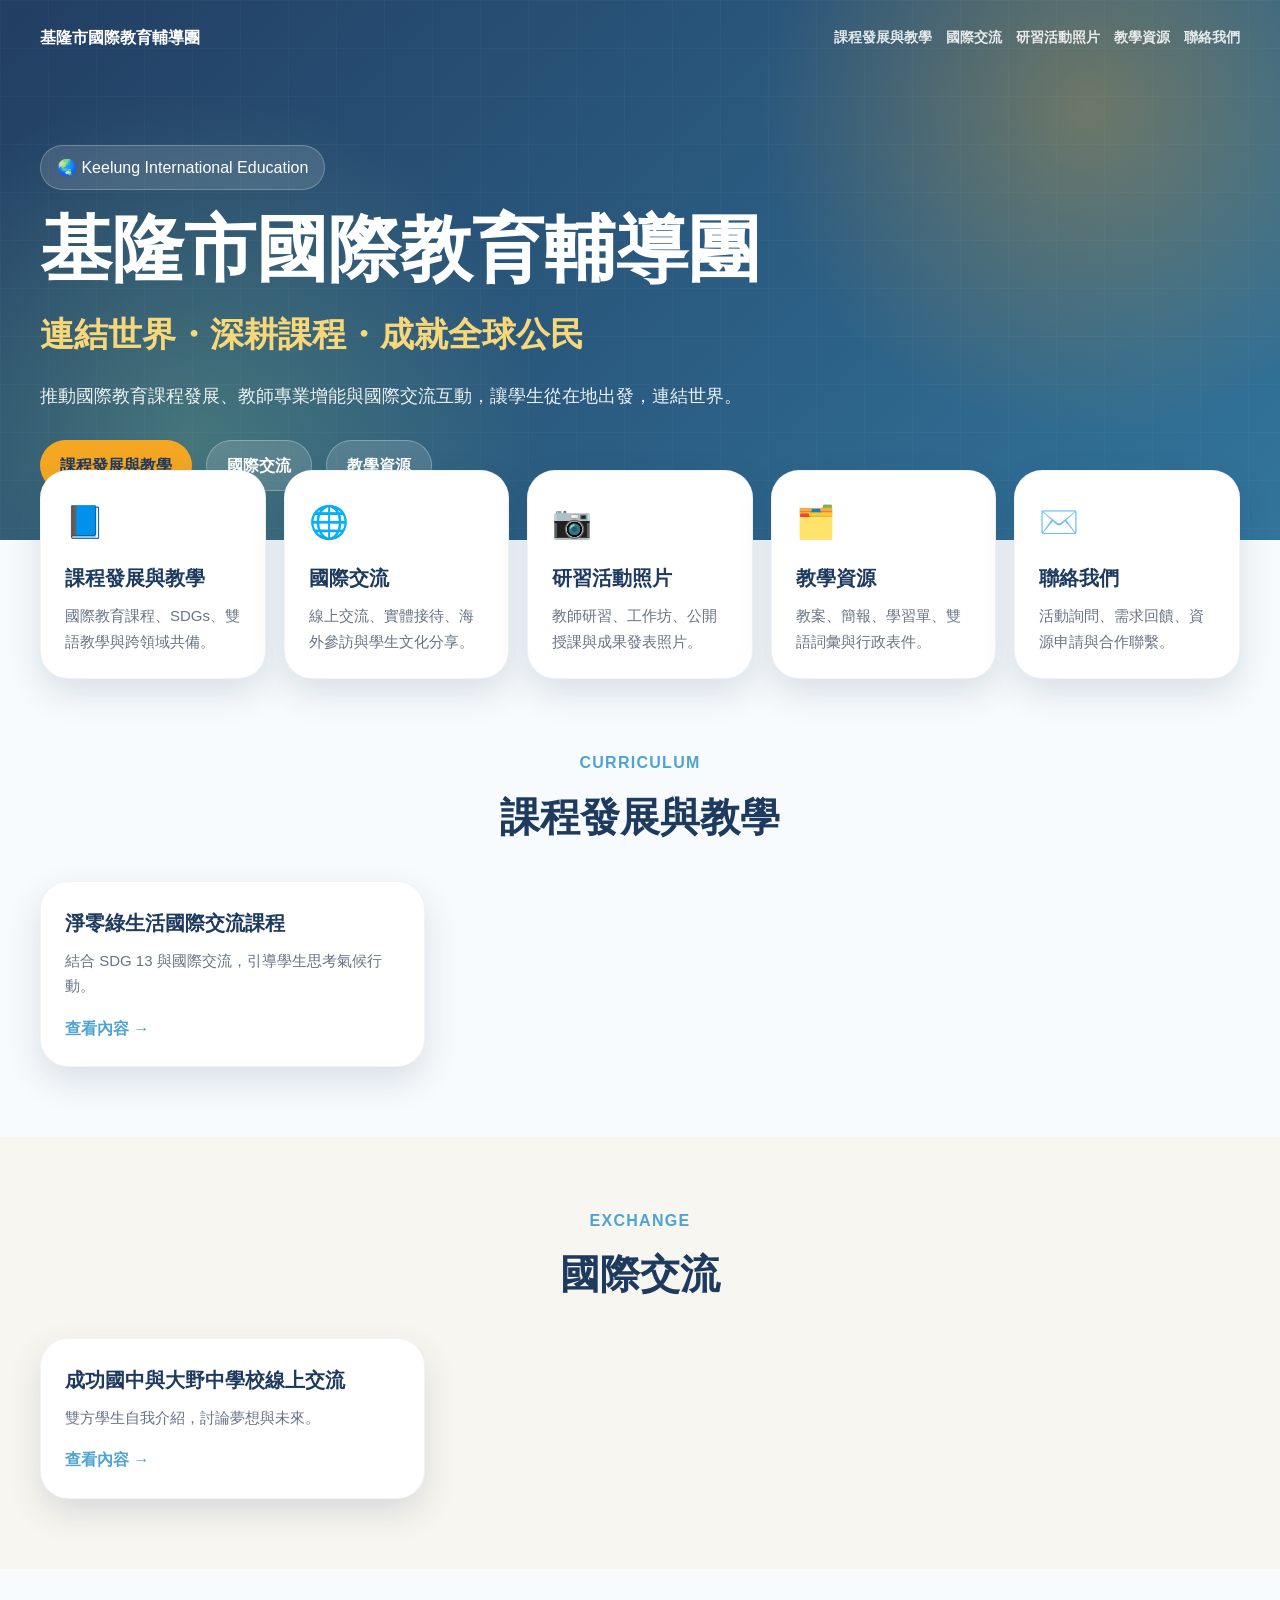
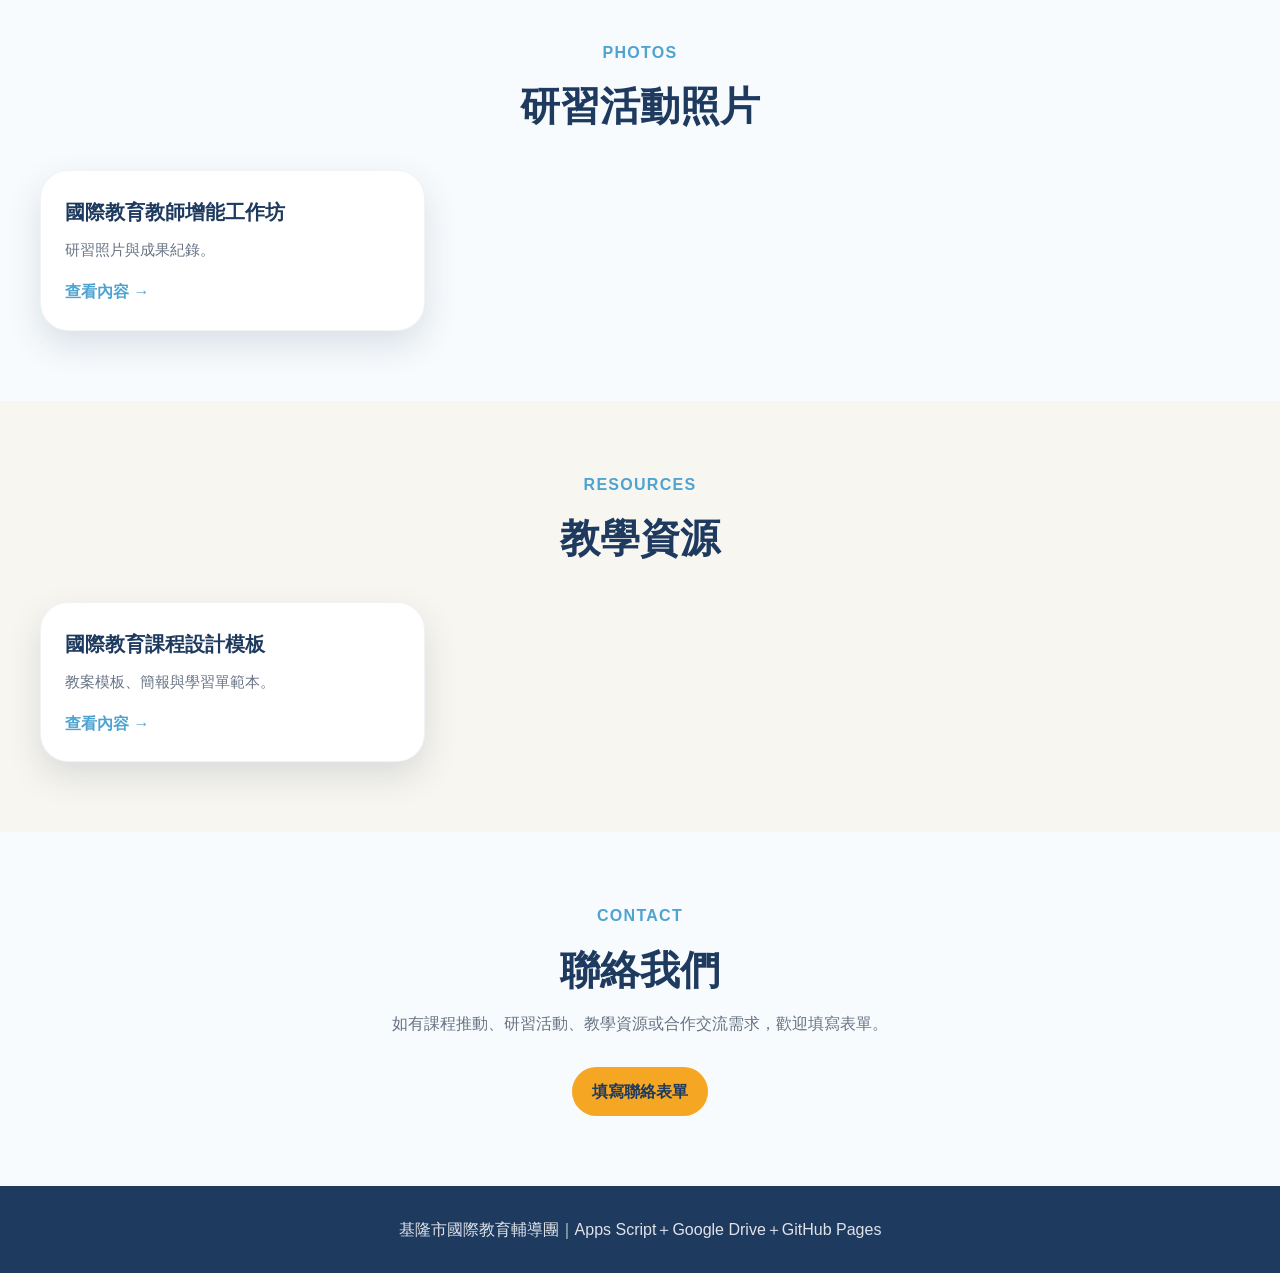
==== index.html @ 37bd1e8f "Update index.html" ====
<!DOCTYPE html>
<html lang="zh-Hant">
<head>
  <meta charset="UTF-8" />
  <meta name="viewport" content="width=device-width, initial-scale=1.0" />
  <title>基隆市國際教育輔導團</title>
  <link rel="stylesheet" href="style.css" />
</head>
<body>
<header class="hero">
  <nav class="nav">
    <strong>基隆市國際教育輔導團</strong>
    <div>
      <a href="#curriculum">課程發展與教學</a>
      <a href="#exchange">國際交流</a>
      <a href="#photos">研習活動照片</a>
      <a href="#resources">教學資源</a>
      <a href="#contact">聯絡我們</a>
    </div>
  </nav>
  <div class="hero-inner">
    <span class="badge">🌏 Keelung International Education</span>
    <h1>基隆市國際教育輔導團</h1>
    <h2>連結世界・深耕課程・成就全球公民</h2>
    <p>推動國際教育課程發展、教師專業增能與國際交流互動，讓學生從在地出發，連結世界。</p>
    <div class="actions">
      <a class="btn" href="#curriculum">課程發展與教學</a>
      <a class="btn secondary" href="#exchange">國際交流</a>
      <a class="btn secondary" href="#resources">教學資源</a>
    </div>
  </div>
</header>

<main>
  <section class="quick">
    <a class="card" href="#curriculum"><div>📘</div><h3>課程發展與教學</h3><p>國際教育課程、SDGs、雙語教學與跨領域共備。</p></a>
    <a class="card" href="#exchange"><div>🌐</div><h3>國際交流</h3><p>線上交流、實體接待、海外參訪與學生文化分享。</p></a>
    <a class="card" href="#photos"><div>📷</div><h3>研習活動照片</h3><p>教師研習、工作坊、公開授課與成果發表照片。</p></a>
    <a class="card" href="#resources"><div>🗂️</div><h3>教學資源</h3><p>教案、簡報、學習單、雙語詞彙與行政表件。</p></a>
    <a class="card" href="#contact"><div>✉️</div><h3>聯絡我們</h3><p>活動詢問、需求回饋、資源申請與合作聯繫。</p></a>
  </section>
  <section id="curriculum" class="section"><div class="section-title"><span>Curriculum</span><h2>課程發展與教學</h2></div><div id="courses" class="grid"></div></section>
  <section id="exchange" class="section alt"><div class="section-title"><span>Exchange</span><h2>國際交流</h2></div><div id="exchanges" class="grid"></div></section>
  <section id="photos" class="section"><div class="section-title"><span>Photos</span><h2>研習活動照片</h2></div><div id="albums" class="grid"></div></section>
  <section id="resources" class="section alt"><div class="section-title"><span>Resources</span><h2>教學資源</h2></div><div id="resourcesList" class="grid"></div></section>
  <section id="contact" class="section contact"><div class="section-title"><span>Contact</span><h2>聯絡我們</h2><p>如有課程推動、研習活動、教學資源或合作交流需求，歡迎填寫表單。</p></div><a id="contactForm" class="btn" href="#" target="_blank" rel="noopener">填寫聯絡表單</a></section>
</main>

<footer>基隆市國際教育輔導團｜Apps Script＋Google Drive＋GitHub Pages</footer>
<script>window.APPS_SCRIPT_API = "https://script.google.com/macros/s/AKfycbzJKg6pT_KfhFqf8fslZYU3Mf9YC8v-_74TuYJTuKOxyKCIivmsBcjVQk1FJxyVlsWsmw/exec";</script>
<script src="app.js"></script>
</body>
</html>
---- style.css ----
:root{--navy:#1E3A5F;--blue:#4FA3D1;--cream:#F8F6F0;--orange:#F5A623;--text:#2E3440;--muted:#687385;--shadow:0 14px 34px rgba(30,58,95,.14)}
*{box-sizing:border-box}body{margin:0;font-family:"Noto Sans TC","Microsoft JhengHei",Arial,sans-serif;color:var(--text);background:#F8FBFD;line-height:1.7}a{text-decoration:none;color:inherit}
.hero{position:relative;min-height:540px;color:#fff;background:radial-gradient(circle at 85% 20%,rgba(245,166,35,.32),transparent 28%),radial-gradient(circle at 15% 82%,rgba(139,203,136,.30),transparent 30%),linear-gradient(135deg,rgba(30,58,95,.98),rgba(42,111,151,.96));overflow:hidden}
.hero:before{content:"";position:absolute;inset:0;background-image:linear-gradient(rgba(255,255,255,.08) 1px,transparent 1px),linear-gradient(90deg,rgba(255,255,255,.07) 1px,transparent 1px);background-size:48px 48px;opacity:.35}
.nav{position:relative;z-index:1;width:min(1200px,calc(100% - 32px));margin:0 auto;padding:24px 0;display:flex;justify-content:space-between;align-items:center;gap:16px}.nav div{display:flex;gap:14px;flex-wrap:wrap}.nav a{color:rgba(255,255,255,.86);font-weight:700;font-size:14px}
.hero-inner{position:relative;z-index:1;width:min(1200px,calc(100% - 32px));margin:70px auto 0}.badge{display:inline-flex;padding:8px 16px;border-radius:999px;background:rgba(255,255,255,.13);border:1px solid rgba(255,255,255,.24)}
h1{font-size:clamp(40px,6vw,72px);line-height:1.1;margin:20px 0 0;font-weight:950}h2{font-size:clamp(22px,3vw,34px);color:#F8D77A;margin:16px 0 0}.hero p{max-width:760px;color:rgba(255,255,255,.9);font-size:18px}
.actions{display:flex;gap:14px;flex-wrap:wrap;margin-top:28px}.btn{display:inline-flex;align-items:center;justify-content:center;min-height:46px;padding:11px 20px;border-radius:999px;background:var(--orange);color:var(--navy);font-weight:900}.btn.secondary{background:rgba(255,255,255,.14);color:#fff;border:1px solid rgba(255,255,255,.28)}
.quick{width:min(1200px,calc(100% - 32px));margin:-70px auto 0;position:relative;z-index:2;display:grid;grid-template-columns:repeat(5,1fr);gap:18px}.card,.item{background:#fff;border-radius:28px;padding:24px;box-shadow:var(--shadow);border:1px solid rgba(30,58,95,.06)}
.card div{font-size:32px;margin-bottom:12px}.card h3,.item h3{margin:0 0 8px;color:var(--navy);font-size:20px}.card p,.item p{margin:0;color:var(--muted);font-size:15px}.section{padding:70px 16px}.section.alt{background:var(--cream)}
.section-title{text-align:center;margin-bottom:30px}.section-title span{color:var(--blue);font-weight:900;letter-spacing:.08em;text-transform:uppercase}.section-title h2{color:var(--navy);font-size:40px;margin:6px 0}.section-title p{color:var(--muted);max-width:760px;margin:0 auto}
.grid{width:min(1200px,100%);margin:0 auto;display:grid;grid-template-columns:repeat(3,1fr);gap:22px}.item a{display:inline-flex;margin-top:16px;color:var(--blue);font-weight:900}.contact{text-align:center}footer{text-align:center;background:var(--navy);color:rgba(255,255,255,.86);padding:30px}
@media(max-width:980px){.quick,.grid{grid-template-columns:repeat(2,1fr)}.nav{align-items:flex-start;flex-direction:column}.hero-inner{margin-top:40px}}@media(max-width:640px){.quick,.grid{grid-template-columns:1fr}.actions{flex-direction:column}.btn{width:100%}}
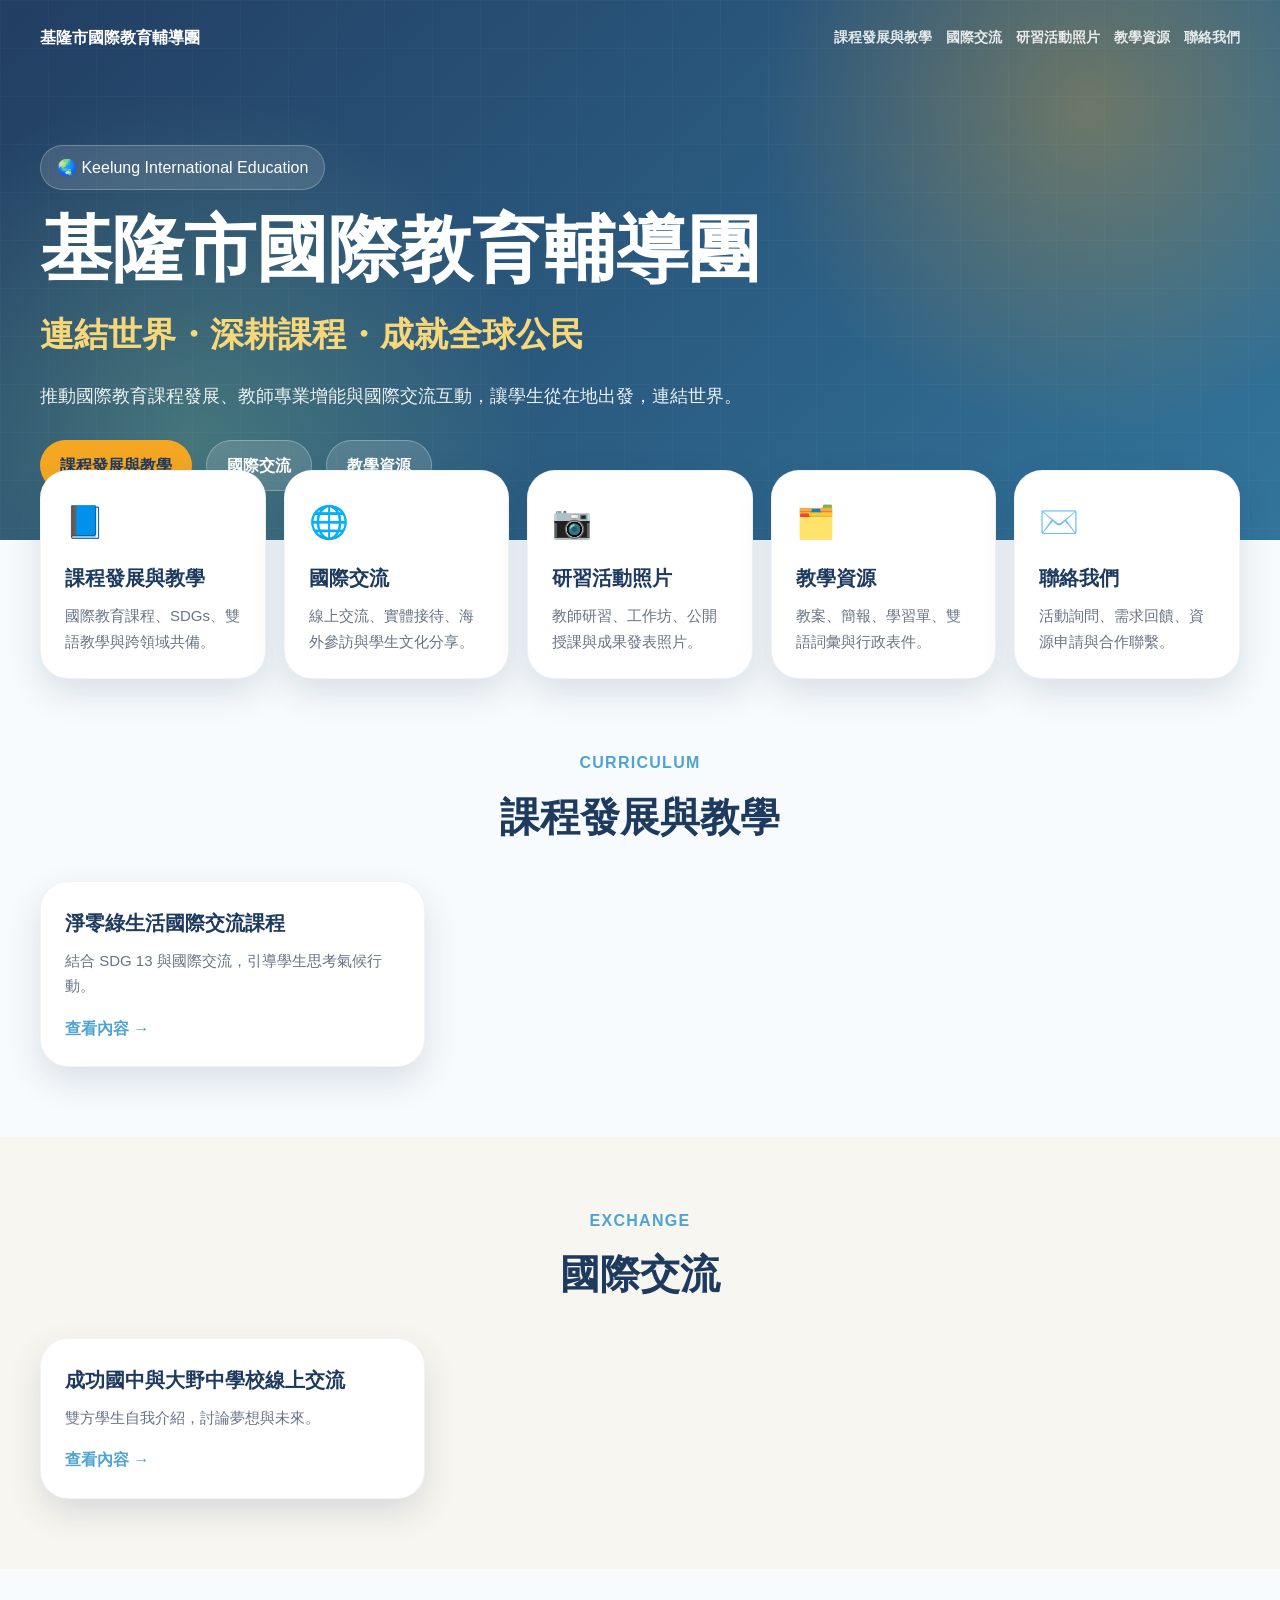
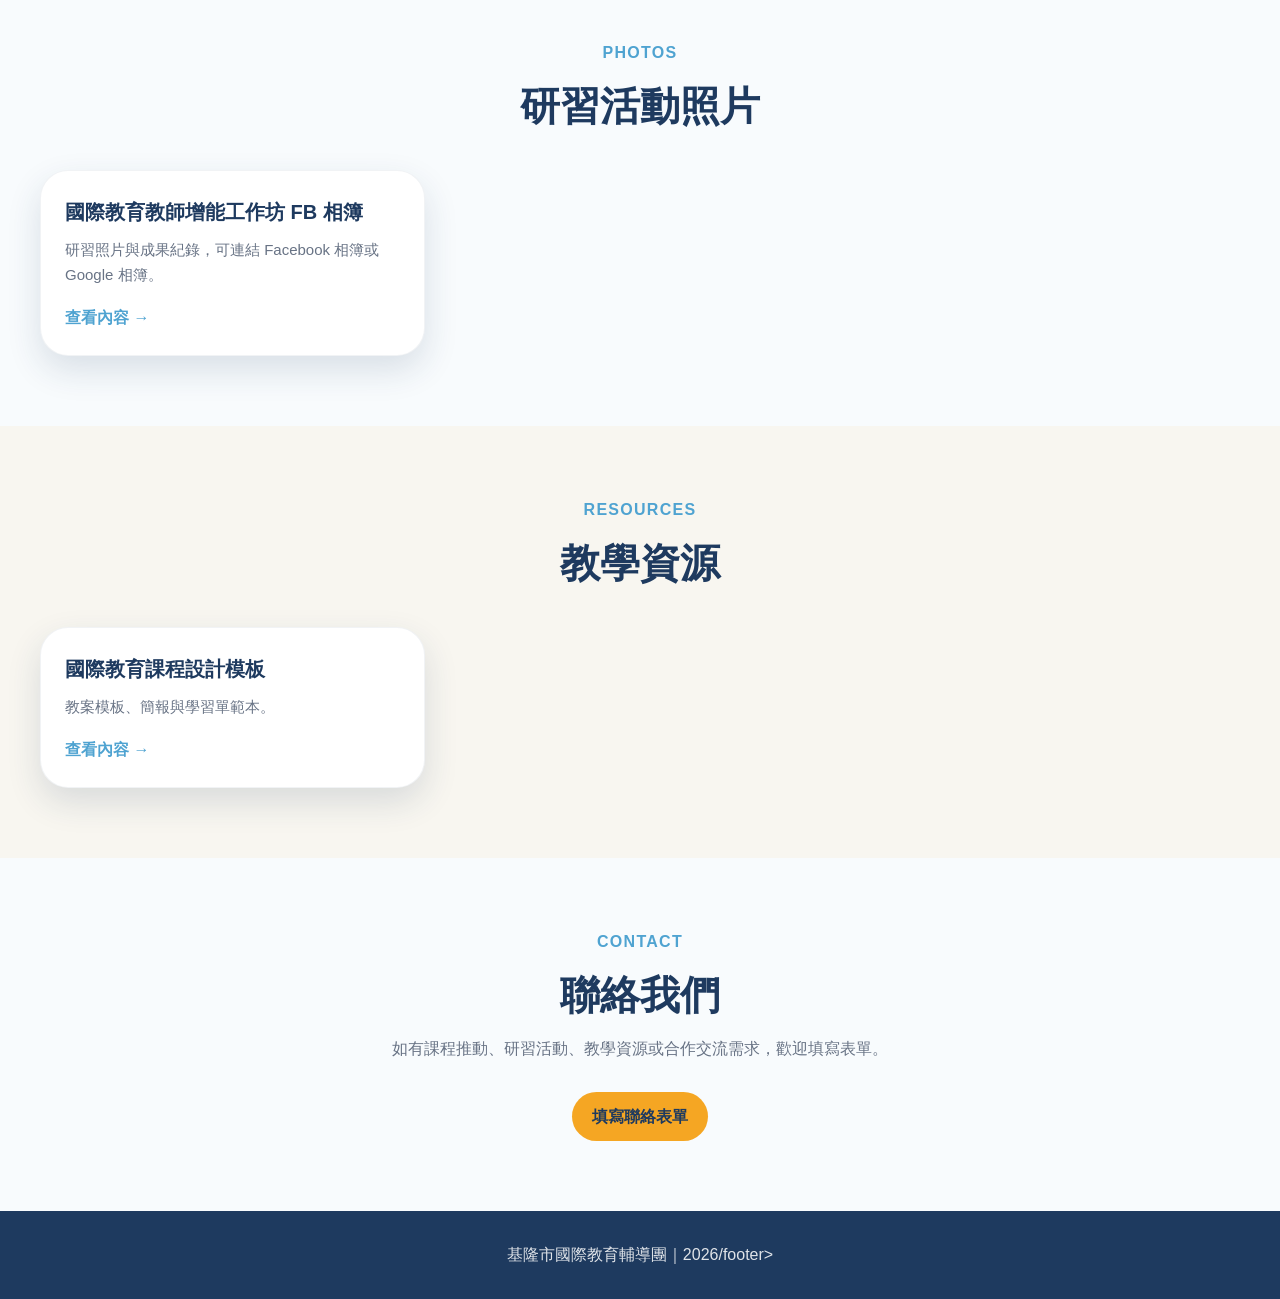
==== commit 5ff1f5e8: "Update index.html" ====
--- a/index.html
+++ b/index.html
@@ -46,7 +46,7 @@
   <section id="contact" class="section contact"><div class="section-title"><span>Contact</span><h2>聯絡我們</h2><p>如有課程推動、研習活動、教學資源或合作交流需求，歡迎填寫表單。</p></div><a id="contactForm" class="btn" href="#" target="_blank" rel="noopener">填寫聯絡表單</a></section>
 </main>
 
-<footer>基隆市國際教育輔導團｜Apps Script＋Google Drive＋GitHub Pages</footer>
+<footer>基隆市國際教育輔導團｜2026/footer>
 <script>window.APPS_SCRIPT_API = "https://script.google.com/macros/s/AKfycbzJKg6pT_KfhFqf8fslZYU3Mf9YC8v-_74TuYJTuKOxyKCIivmsBcjVQk1FJxyVlsWsmw/exec";</script>
 <script src="app.js"></script>
 </body>
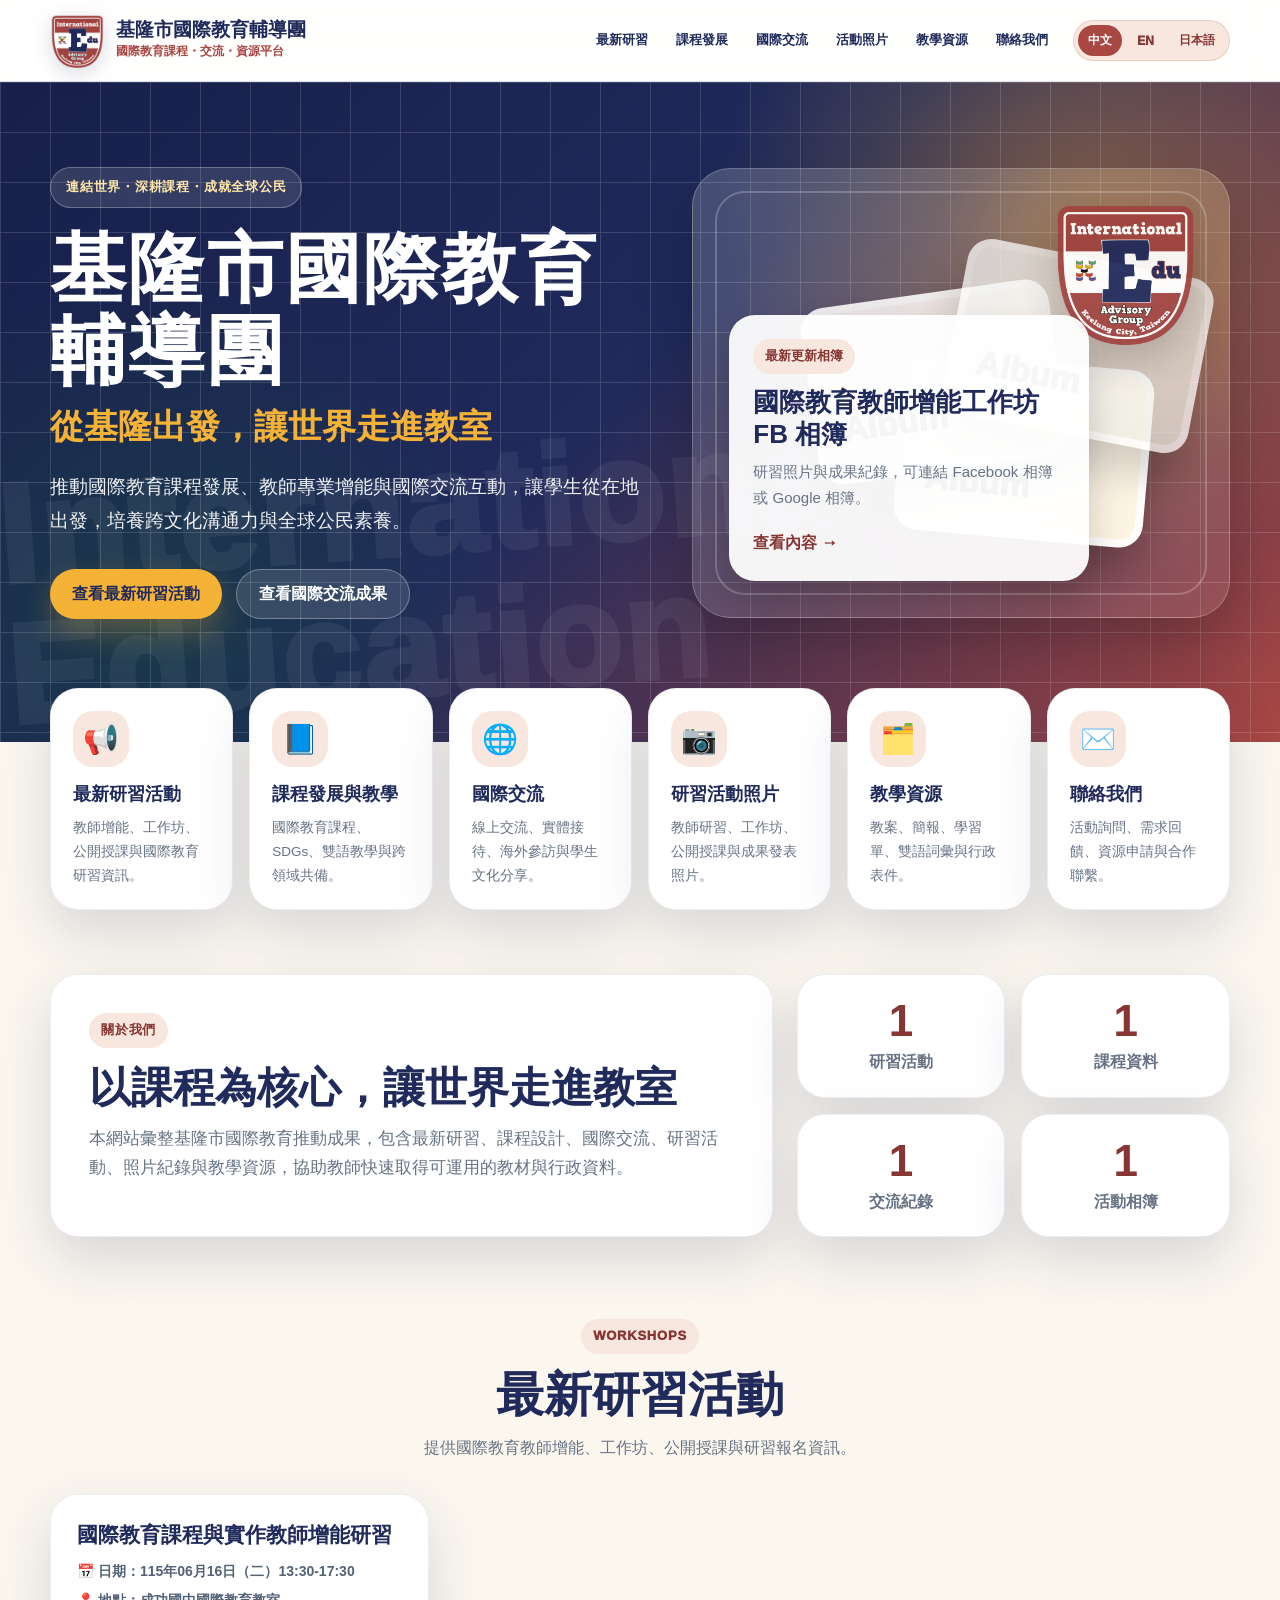
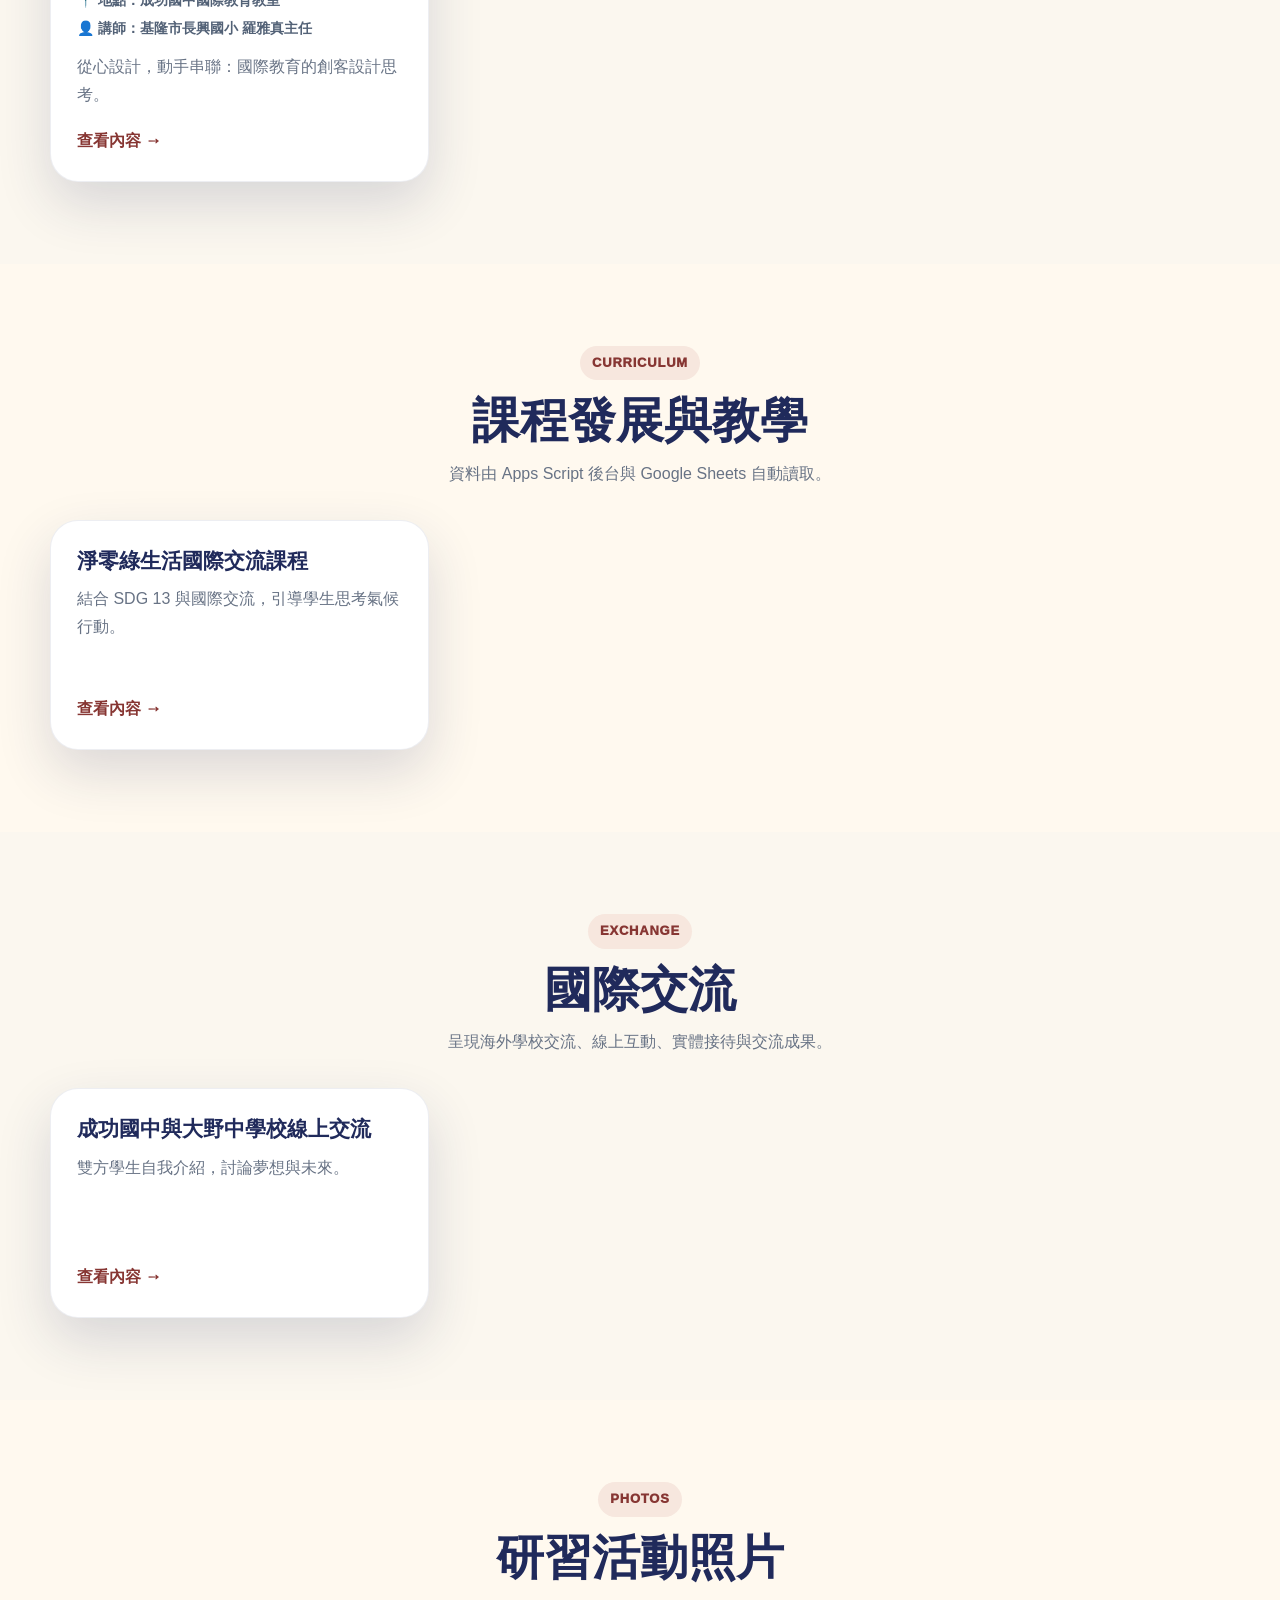
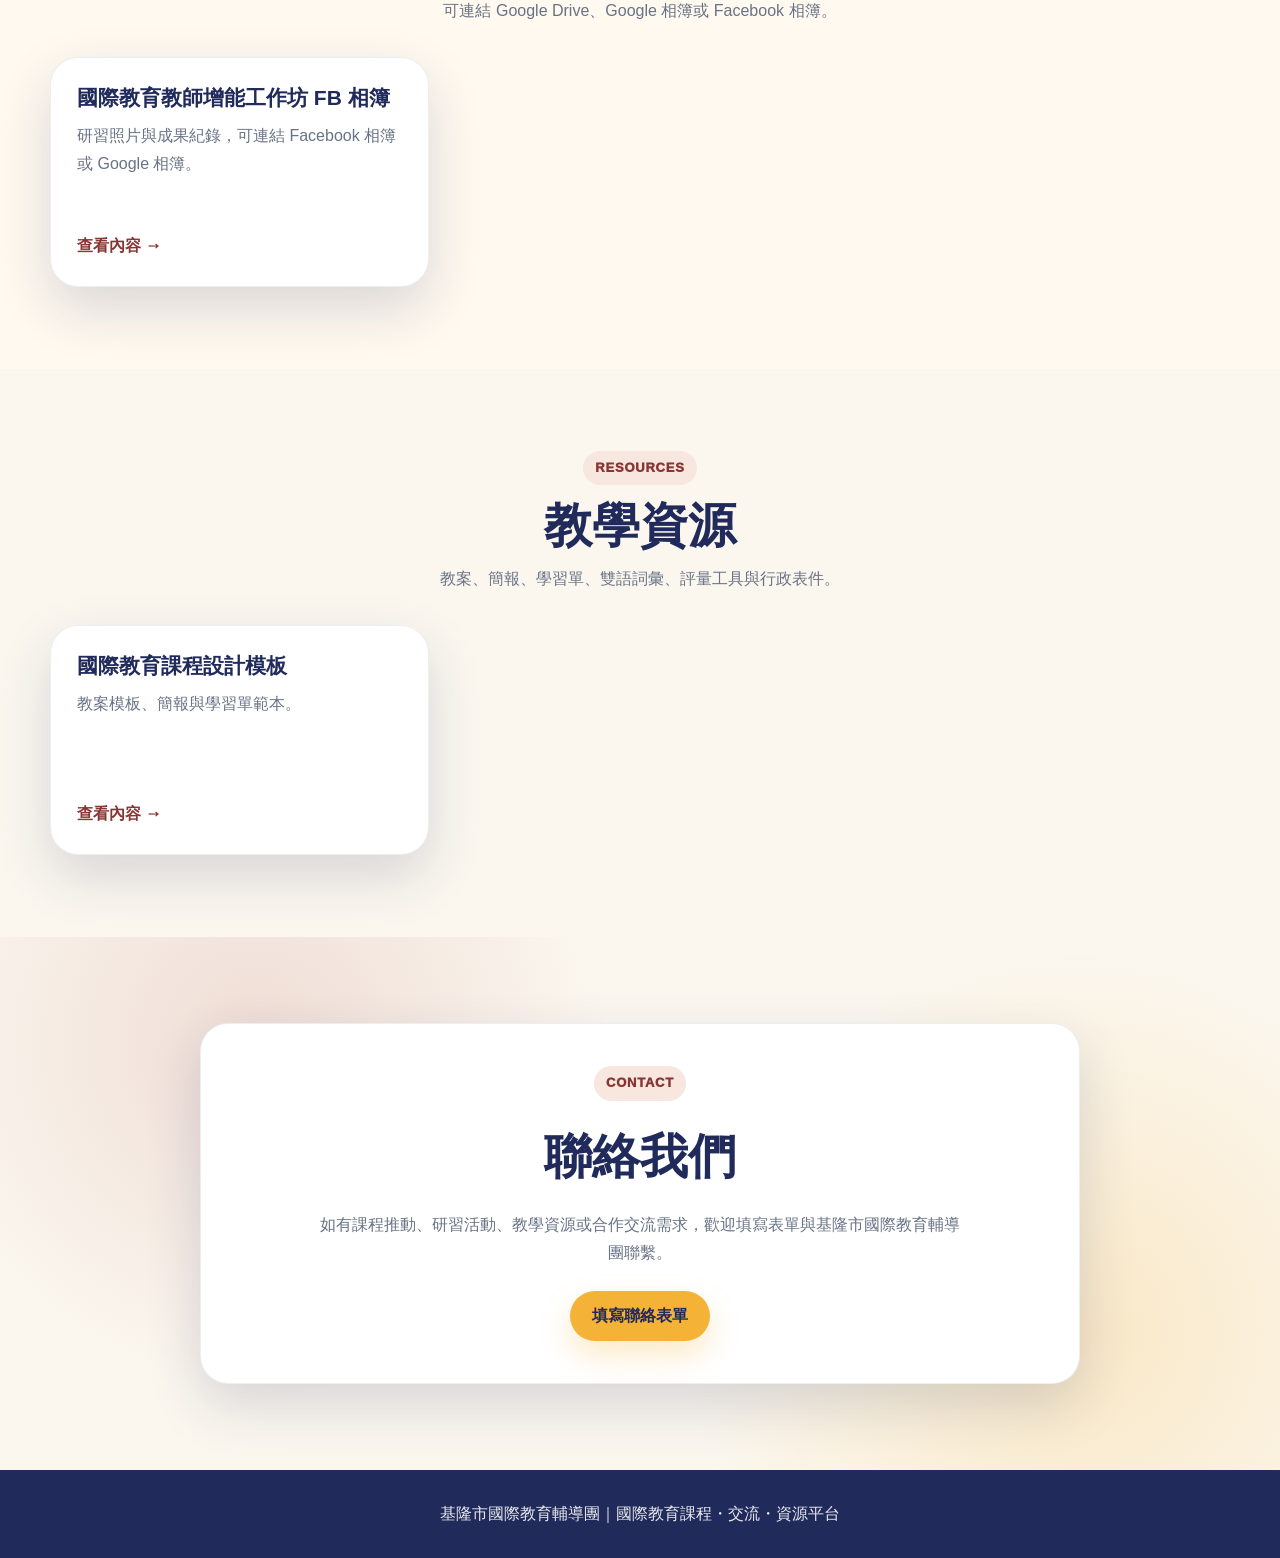
==== commit c16f1dbb: "Update index.html" ====
--- a/index.html
+++ b/index.html
@@ -4,50 +4,1065 @@
   <meta charset="UTF-8" />
   <meta name="viewport" content="width=device-width, initial-scale=1.0" />
   <title>基隆市國際教育輔導團</title>
-  <link rel="stylesheet" href="style.css" />
+  <meta name="description" content="基隆市國際教育輔導團網站，提供最新研習活動、課程發展、國際交流、研習照片、教學資源與聯絡資訊。" />
+  <style>
+    :root {
+      --brand-red: #A94743;
+      --brand-red-dark: #873633;
+      --brand-navy: #202A5B;
+      --brand-gold: #F4B236;
+      --brand-green: #174C3F;
+      --cream: #FFF9EF;
+      --paper: #FFFFFF;
+      --ink: #263042;
+      --muted: #687385;
+      --line: rgba(32,42,91,.14);
+      --shadow: 0 22px 54px rgba(32,42,91,.16);
+      --radius: 28px;
+    }
+
+    * { box-sizing: border-box; }
+    html { scroll-behavior: smooth; }
+    body {
+      margin: 0;
+      font-family: "Noto Sans TC", "Microsoft JhengHei", "PingFang TC", Arial, sans-serif;
+      color: var(--ink);
+      background: #FBF7EF;
+      line-height: 1.75;
+    }
+    a { color: inherit; text-decoration: none; }
+
+    .site-header {
+      position: sticky;
+      top: 0;
+      z-index: 30;
+      display: flex;
+      align-items: center;
+      justify-content: space-between;
+      gap: 22px;
+      min-height: 82px;
+      padding: 12px max(20px, calc((100vw - 1180px) / 2));
+      background: rgba(255,255,255,.94);
+      border-bottom: 1px solid var(--line);
+      backdrop-filter: blur(18px);
+    }
+
+    .brand {
+      display: flex;
+      align-items: center;
+      gap: 12px;
+      color: var(--brand-navy);
+      min-width: 260px;
+    }
+    .brand img {
+      width: 54px;
+      height: 54px;
+      object-fit: contain;
+      filter: drop-shadow(0 5px 10px rgba(32,42,91,.18));
+    }
+    .brand strong {
+      display: block;
+      font-size: 19px;
+      line-height: 1.18;
+      font-weight: 950;
+    }
+    .brand small {
+      display: block;
+      color: var(--brand-red);
+      font-weight: 900;
+      font-size: 12px;
+    }
+
+    .header-right {
+      display: flex;
+      align-items: center;
+      justify-content: flex-end;
+      gap: 14px;
+      flex-wrap: wrap;
+    }
+    .main-nav {
+      display: flex;
+      gap: 6px;
+      flex-wrap: wrap;
+      justify-content: flex-end;
+    }
+    .main-nav a {
+      padding: 8px 11px;
+      border-radius: 999px;
+      color: var(--brand-navy);
+      font-size: 13px;
+      font-weight: 900;
+      transition: .2s ease;
+    }
+    .main-nav a:hover {
+      background: #F7E7DE;
+      color: var(--brand-red-dark);
+    }
+
+    .language-switcher {
+      display: flex;
+      gap: 5px;
+      padding: 4px;
+      border-radius: 999px;
+      background: #F7E7DE;
+      border: 1px solid rgba(169,71,67,.16);
+    }
+    .language-switcher button {
+      border: 0;
+      border-radius: 999px;
+      padding: 7px 10px;
+      background: transparent;
+      color: var(--brand-red-dark);
+      font-weight: 950;
+      cursor: pointer;
+      font-size: 12px;
+    }
+    .language-switcher button.active {
+      background: var(--brand-red);
+      color: white;
+    }
+
+    .hero {
+      position: relative;
+      overflow: hidden;
+      color: white;
+      background:
+        radial-gradient(circle at 84% 22%, rgba(244,178,54,.35), transparent 30%),
+        radial-gradient(circle at 12% 82%, rgba(23,76,63,.50), transparent 28%),
+        linear-gradient(135deg, #171F4A 0%, #202A5B 48%, #A94743 100%);
+    }
+    .hero::before {
+      content: "";
+      position: absolute;
+      inset: 0;
+      opacity: .18;
+      background-image:
+        linear-gradient(rgba(255,255,255,.8) 1px, transparent 1px),
+        linear-gradient(90deg, rgba(255,255,255,.8) 1px, transparent 1px);
+      background-size: 50px 50px;
+    }
+    .hero::after {
+      content: "International Education";
+      position: absolute;
+      right: -70px;
+      bottom: 40px;
+      color: rgba(255,255,255,.06);
+      font-size: clamp(72px, 11vw, 150px);
+      font-weight: 950;
+      line-height: 1;
+      letter-spacing: .02em;
+      transform: rotate(-4deg);
+      pointer-events: none;
+    }
+
+    .hero-content {
+      position: relative;
+      z-index: 2;
+      width: min(1180px, calc(100% - 40px));
+      margin: 0 auto;
+      min-height: 660px;
+      display: grid;
+      grid-template-columns: minmax(0, 1.05fr) minmax(340px, .95fr);
+      gap: 48px;
+      align-items: center;
+      padding: 72px 0 110px;
+    }
+
+    .eyebrow, .section-kicker {
+      display: inline-flex;
+      align-items: center;
+      width: fit-content;
+      border-radius: 999px;
+      font-size: 13px;
+      font-weight: 950;
+      letter-spacing: .06em;
+      text-transform: uppercase;
+    }
+    .eyebrow {
+      padding: 8px 15px;
+      color: #FFE7A8;
+      border: 1px solid rgba(255,255,255,.28);
+      background: rgba(255,255,255,.12);
+    }
+
+    .hero h1 {
+      margin: 20px 0 0;
+      font-size: clamp(42px, 7vw, 76px);
+      line-height: 1.08;
+      letter-spacing: .03em;
+      font-weight: 950;
+    }
+    .hero h2 {
+      margin: 12px 0 0;
+      color: var(--brand-gold);
+      font-size: clamp(22px, 3vw, 34px);
+      line-height: 1.3;
+      font-weight: 950;
+    }
+    .lead {
+      max-width: 780px;
+      margin: 22px 0 0;
+      color: rgba(255,255,255,.92);
+      font-size: clamp(16px, 1.8vw, 19px);
+    }
+    .hero-actions {
+      display: flex;
+      gap: 14px;
+      flex-wrap: wrap;
+      margin-top: 32px;
+    }
+
+    .btn {
+      display: inline-flex;
+      min-height: 50px;
+      align-items: center;
+      justify-content: center;
+      border-radius: 999px;
+      padding: 12px 22px;
+      font-weight: 950;
+      transition: .2s ease;
+      text-align: center;
+      line-height: 1.35;
+      border: 0;
+      cursor: pointer;
+    }
+    .btn.primary {
+      background: var(--brand-gold);
+      color: var(--brand-navy);
+      box-shadow: 0 14px 30px rgba(244,178,54,.28);
+    }
+    .btn.primary:hover { transform: translateY(-2px); }
+    .btn.ghost {
+      color: white;
+      border: 1px solid rgba(255,255,255,.32);
+      background: rgba(255,255,255,.12);
+    }
+
+    .brand-showcase {
+      position: relative;
+      min-height: 450px;
+      border: 1px solid rgba(255,255,255,.24);
+      border-radius: 38px;
+      background: rgba(255,255,255,.12);
+      box-shadow: 0 28px 60px rgba(0,0,0,.22);
+      overflow: hidden;
+    }
+    .book-logo {
+      position: absolute;
+      right: 34px;
+      top: 34px;
+      width: 250px;
+      max-width: 45%;
+      filter: drop-shadow(0 18px 24px rgba(0,0,0,.24));
+    }
+    .badge-logo {
+      position: absolute;
+      left: 34px;
+      top: 52px;
+      width: 150px;
+      filter: drop-shadow(0 14px 22px rgba(0,0,0,.28));
+    }
+    .shirt-main {
+      position: absolute;
+      left: 50%;
+      bottom: 12px;
+      transform: translateX(-50%);
+      width: min(340px, 70%);
+      filter: drop-shadow(0 20px 28px rgba(0,0,0,.25));
+    }
+    .color-tabs {
+      position: absolute;
+      left: 30px;
+      bottom: 30px;
+      display: flex;
+      gap: 8px;
+      z-index: 4;
+    }
+    .color-dot {
+      width: 22px;
+      height: 22px;
+      border-radius: 50%;
+      border: 3px solid white;
+      box-shadow: 0 6px 14px rgba(0,0,0,.22);
+    }
+    .dot-green { background: var(--brand-green); }
+    .dot-navy { background: var(--brand-navy); }
+    .dot-red { background: var(--brand-red); }
+    .dot-gold { background: var(--brand-gold); }
+
+
+    .album-showcase {
+      position: relative;
+      min-height: 450px;
+      border: 1px solid rgba(255,255,255,.24);
+      border-radius: 38px;
+      background:
+        linear-gradient(135deg, rgba(255,255,255,.18), rgba(255,255,255,.08)),
+        radial-gradient(circle at 86% 20%, rgba(244,178,54,.24), transparent 36%);
+      box-shadow: 0 28px 60px rgba(0,0,0,.22);
+      overflow: hidden;
+      padding: 36px;
+      display: grid;
+      align-items: end;
+    }
+
+    .album-showcase::before {
+      content: "";
+      position: absolute;
+      inset: 22px;
+      border: 2px solid rgba(255,255,255,.22);
+      border-radius: 30px;
+      pointer-events: none;
+    }
+
+    .album-showcase-inner {
+      position: relative;
+      z-index: 4;
+      max-width: 360px;
+      padding: 24px;
+      border-radius: 26px;
+      background: rgba(255,255,255,.94);
+      color: var(--brand-navy);
+      box-shadow: 0 20px 38px rgba(0,0,0,.20);
+    }
+
+    .album-label {
+      display: inline-flex;
+      width: fit-content;
+      padding: 6px 12px;
+      border-radius: 999px;
+      background: #F7E7DE;
+      color: var(--brand-red-dark);
+      font-size: 13px;
+      font-weight: 950;
+    }
+
+    .album-showcase h3 {
+      margin: 12px 0 8px;
+      color: var(--brand-navy);
+      font-size: 26px;
+      line-height: 1.25;
+    }
+
+    .album-showcase p {
+      margin: 0;
+      color: var(--muted);
+      font-size: 15px;
+    }
+
+    .album-link {
+      display: inline-flex;
+      margin-top: 18px;
+      color: var(--brand-red-dark);
+      font-weight: 950;
+    }
+
+    .album-visual {
+      position: absolute;
+      inset: 0;
+      z-index: 1;
+    }
+
+    .album-visual img {
+      position: absolute;
+      right: 32px;
+      top: 32px;
+      width: 145px;
+      filter: drop-shadow(0 14px 22px rgba(0,0,0,.24));
+      opacity: .92;
+      z-index: 3;
+    }
+
+    .photo-stack {
+      position: absolute;
+      width: 250px;
+      height: 178px;
+      border-radius: 24px;
+      background:
+        linear-gradient(135deg, rgba(255,255,255,.96), rgba(255,249,239,.92)),
+        radial-gradient(circle at 30% 35%, rgba(244,178,54,.52), transparent 26%),
+        radial-gradient(circle at 72% 62%, rgba(169,71,67,.35), transparent 32%);
+      border: 8px solid rgba(255,255,255,.92);
+      box-shadow: 0 24px 40px rgba(0,0,0,.24);
+    }
+
+    .photo-stack::after {
+      content: "Album";
+      position: absolute;
+      left: 20px;
+      bottom: 16px;
+      color: var(--brand-navy);
+      font-size: 34px;
+      font-weight: 950;
+      opacity: .82;
+    }
+
+    .card-one {
+      right: 80px;
+      bottom: 78px;
+      transform: rotate(5deg);
+      background-color: var(--brand-gold);
+    }
+
+    .card-two {
+      right: 170px;
+      bottom: 146px;
+      transform: rotate(-8deg);
+      opacity: .88;
+      background-color: var(--brand-red);
+    }
+
+    .card-three {
+      right: 26px;
+      bottom: 182px;
+      transform: rotate(11deg);
+      opacity: .72;
+      background-color: var(--brand-green);
+    }
+
+    .quick-links {
+      width: min(1180px, calc(100% - 40px));
+      margin: -54px auto 0;
+      position: relative;
+      z-index: 3;
+      display: grid;
+      grid-template-columns: repeat(6, minmax(0, 1fr));
+      gap: 16px;
+    }
+    .quick-card {
+      display: block;
+      min-height: 218px;
+      padding: 22px;
+      border-radius: var(--radius);
+      background: white;
+      border: 1px solid rgba(32,42,91,.08);
+      box-shadow: var(--shadow);
+      transition: .22s ease;
+    }
+    .quick-card:hover {
+      transform: translateY(-4px);
+      box-shadow: 0 26px 58px rgba(32,42,91,.20);
+    }
+    .quick-icon {
+      display: grid;
+      place-items: center;
+      width: 56px;
+      height: 56px;
+      margin-bottom: 15px;
+      border-radius: 20px;
+      background: #F7E7DE;
+      color: var(--brand-red-dark);
+      font-size: 29px;
+    }
+    .quick-card h2 {
+      margin: 0 0 10px;
+      color: var(--brand-navy);
+      font-size: 18px;
+      line-height: 1.35;
+    }
+    .quick-card p {
+      margin: 0;
+      color: var(--muted);
+      font-size: 13.5px;
+    }
+
+    .intro-section {
+      width: min(1180px, calc(100% - 40px));
+      margin: 64px auto 0;
+      display: grid;
+      grid-template-columns: 1.25fr .75fr;
+      gap: 24px;
+    }
+    .intro-card, .contact-card, .stat-card, .item {
+      background: white;
+      border: 1px solid rgba(32,42,91,.08);
+      border-radius: var(--radius);
+      box-shadow: var(--shadow);
+    }
+    .intro-card { padding: 38px; }
+    .section-kicker {
+      color: var(--brand-red-dark);
+      background: #F7E7DE;
+      padding: 6px 12px;
+    }
+    .intro-card h2 {
+      margin: 14px 0 10px;
+      color: var(--brand-navy);
+      font-size: clamp(28px, 4vw, 42px);
+      line-height: 1.25;
+    }
+    .intro-card p {
+      margin: 0;
+      color: var(--muted);
+      font-size: 16.5px;
+    }
+    .stats-grid {
+      display: grid;
+      grid-template-columns: repeat(2, minmax(0, 1fr));
+      gap: 16px;
+    }
+    .stat-card {
+      display: grid;
+      place-items: center;
+      text-align: center;
+      padding: 24px 12px;
+    }
+    .stat-card strong {
+      display: block;
+      color: var(--brand-red-dark);
+      font-size: 44px;
+      line-height: 1;
+    }
+    .stat-card span {
+      color: var(--muted);
+      font-weight: 950;
+      margin-top: 8px;
+      line-height: 1.35;
+    }
+
+    .content-section { padding: 82px 20px; }
+    .content-section.tinted { background: var(--cream); }
+    .section-heading {
+      width: min(920px, 100%);
+      margin: 0 auto 32px;
+      text-align: center;
+    }
+    .section-heading h2 {
+      margin: 12px 0 10px;
+      color: var(--brand-navy);
+      font-size: clamp(32px, 5vw, 48px);
+      line-height: 1.2;
+    }
+    .section-heading p {
+      margin: 0;
+      color: var(--muted);
+    }
+    .content-grid {
+      width: min(1180px, 100%);
+      margin: 0 auto;
+      display: grid;
+      grid-template-columns: repeat(3, minmax(0, 1fr));
+      gap: 22px;
+    }
+    .item {
+      padding: 26px;
+      min-height: 230px;
+      display: flex;
+      flex-direction: column;
+    }
+    .item h3 {
+      margin: 0 0 10px;
+      color: var(--brand-navy);
+      font-size: 21px;
+      line-height: 1.35;
+    }
+    .item p {
+      margin: 0;
+      color: var(--muted);
+    }
+    .item-meta {
+      margin: 0 0 12px;
+      display: flex;
+      flex-direction: column;
+      gap: 4px;
+      color: #536277;
+      font-size: 14px;
+      font-weight: 850;
+    }
+    .item a {
+      width: fit-content;
+      margin-top: auto;
+      padding-top: 18px;
+      color: var(--brand-red-dark);
+      font-weight: 950;
+    }
+    .empty {
+      grid-column: 1 / -1;
+      padding: 34px;
+      border-radius: var(--radius);
+      text-align: center;
+      color: var(--muted);
+      background: rgba(255,255,255,.7);
+      border: 1px dashed rgba(32,42,91,.22);
+    }
+    .contact-section {
+      padding: 86px 20px;
+      background:
+        radial-gradient(circle at 20% 20%, rgba(169,71,67,.15), transparent 32%),
+        radial-gradient(circle at 84% 74%, rgba(244,178,54,.22), transparent 34%),
+        #FBF7EF;
+    }
+    .contact-card {
+      width: min(880px, 100%);
+      margin: 0 auto;
+      padding: 42px;
+      text-align: center;
+    }
+    .contact-card h2 {
+      margin: 14px 0 12px;
+      color: var(--brand-navy);
+      font-size: clamp(32px, 5vw, 48px);
+    }
+    .contact-card p {
+      margin: 0 auto 24px;
+      max-width: 650px;
+      color: var(--muted);
+    }
+    .site-footer {
+      padding: 30px 20px;
+      text-align: center;
+      color: rgba(255,255,255,.90);
+      background: var(--brand-navy);
+    }
+    .site-footer p { margin: 0; }
+
+    @media (max-width: 1180px) {
+      .quick-links { grid-template-columns: repeat(3, minmax(0, 1fr)); }
+      .content-grid { grid-template-columns: repeat(2, minmax(0, 1fr)); }
+      .hero-content, .intro-section { grid-template-columns: 1fr; }
+      .album-showcase { min-height: 390px; }
+    }
+    @media (max-width: 760px) {
+      .site-header {
+        position: static;
+        align-items: flex-start;
+        flex-direction: column;
+      }
+      .header-right, .main-nav { justify-content: flex-start; }
+      .hero-content {
+        min-height: auto;
+        padding: 48px 0 88px;
+        grid-template-columns: 1fr;
+      }
+      .album-showcase {
+        min-height: 360px;
+      }
+      .book-logo { width: 190px; }
+      .badge-logo { width: 110px; }
+      .shirt-main { width: 250px; }
+      .quick-links, .content-grid, .stats-grid { grid-template-columns: 1fr; }
+      .album-showcase { min-height: 360px; }
+      .album-visual img { width: 104px; right: 22px; top: 22px; }
+      .photo-stack { width: 190px; height: 136px; }
+      .card-one { right: 42px; bottom: 72px; }
+      .card-two { right: 94px; bottom: 136px; }
+      .card-three { right: 16px; bottom: 168px; }
+      .quick-links { margin-top: -44px; }
+      .hero-actions { flex-direction: column; }
+      .btn { width: 100%; }
+      .intro-card, .contact-card { padding: 28px; }
+    }
+  </style>
 </head>
+
 <body>
-<header class="hero">
-  <nav class="nav">
-    <strong>基隆市國際教育輔導團</strong>
-    <div>
-      <a href="#curriculum">課程發展與教學</a>
-      <a href="#exchange">國際交流</a>
-      <a href="#photos">研習活動照片</a>
-      <a href="#resources">教學資源</a>
-      <a href="#contact">聯絡我們</a>
+  <header class="site-header">
+    <a class="brand" href="#top" aria-label="回到首頁">
+      <img src="[data-uri]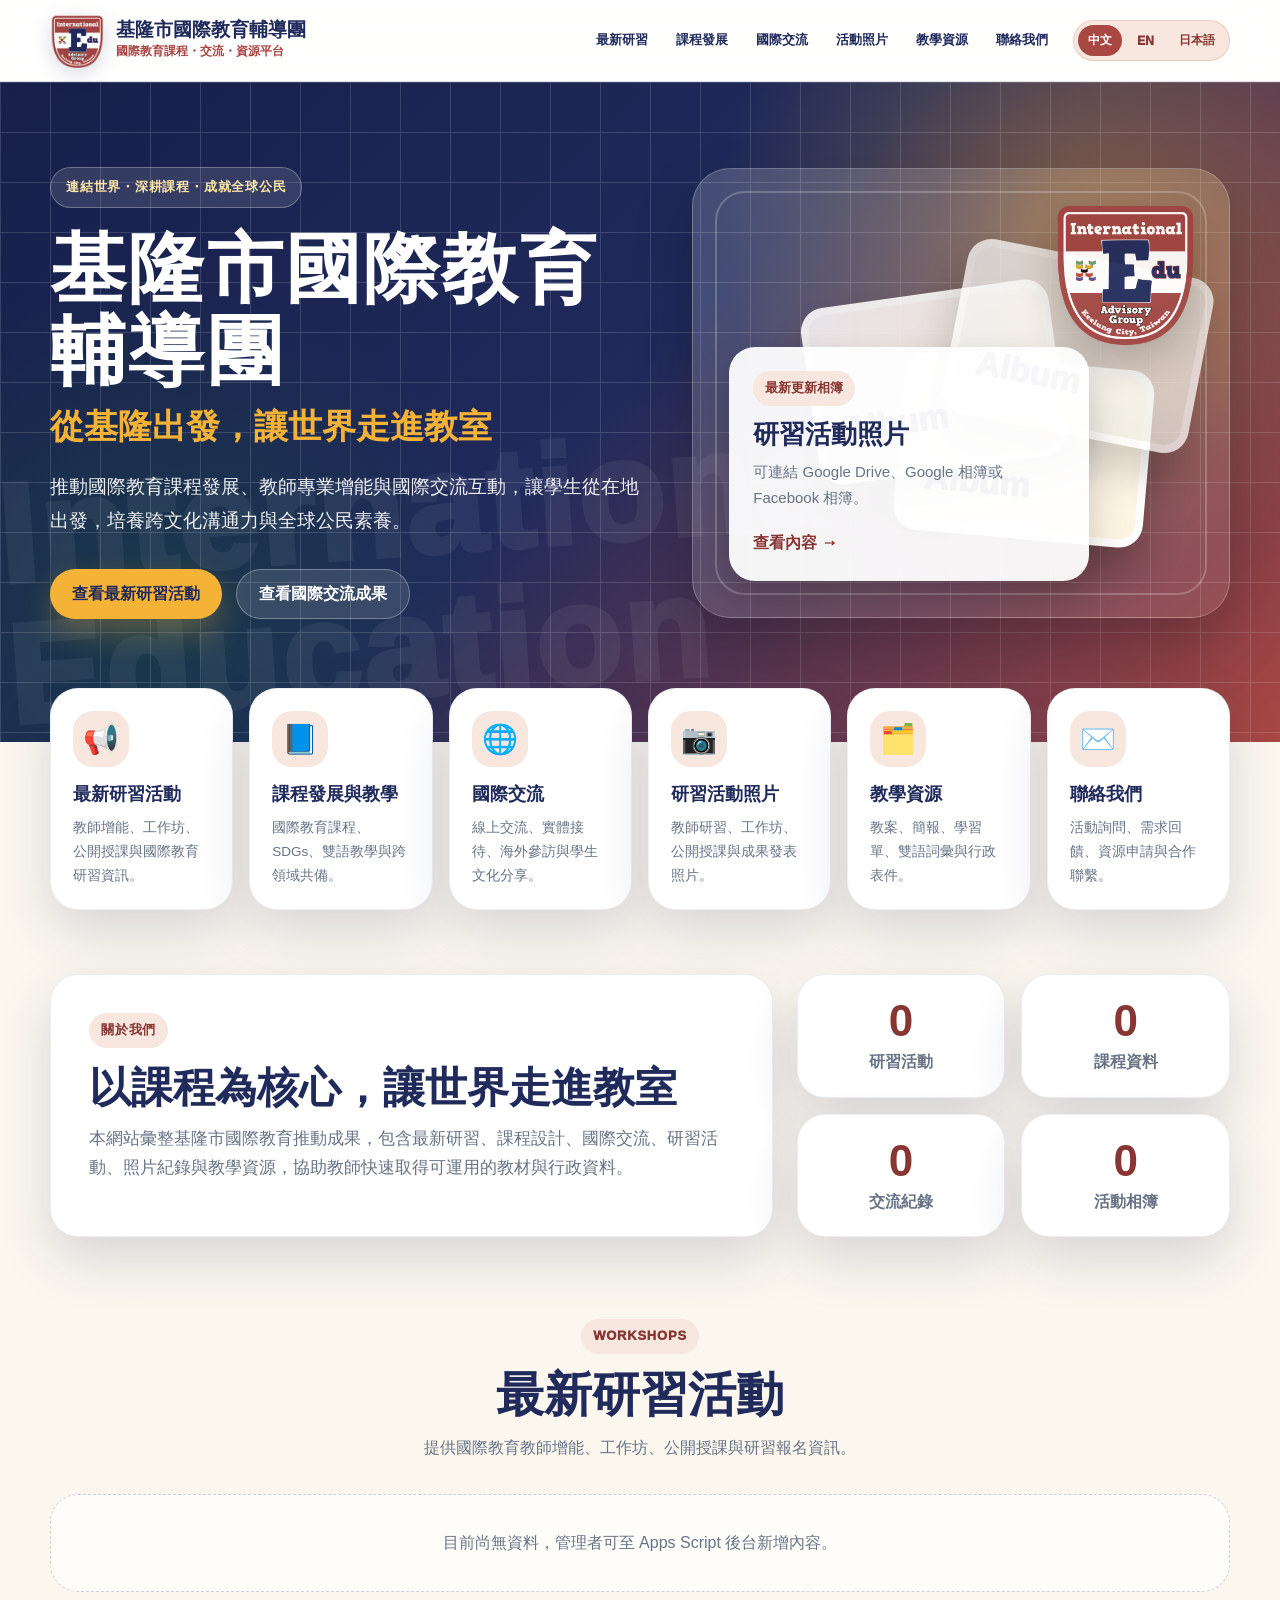
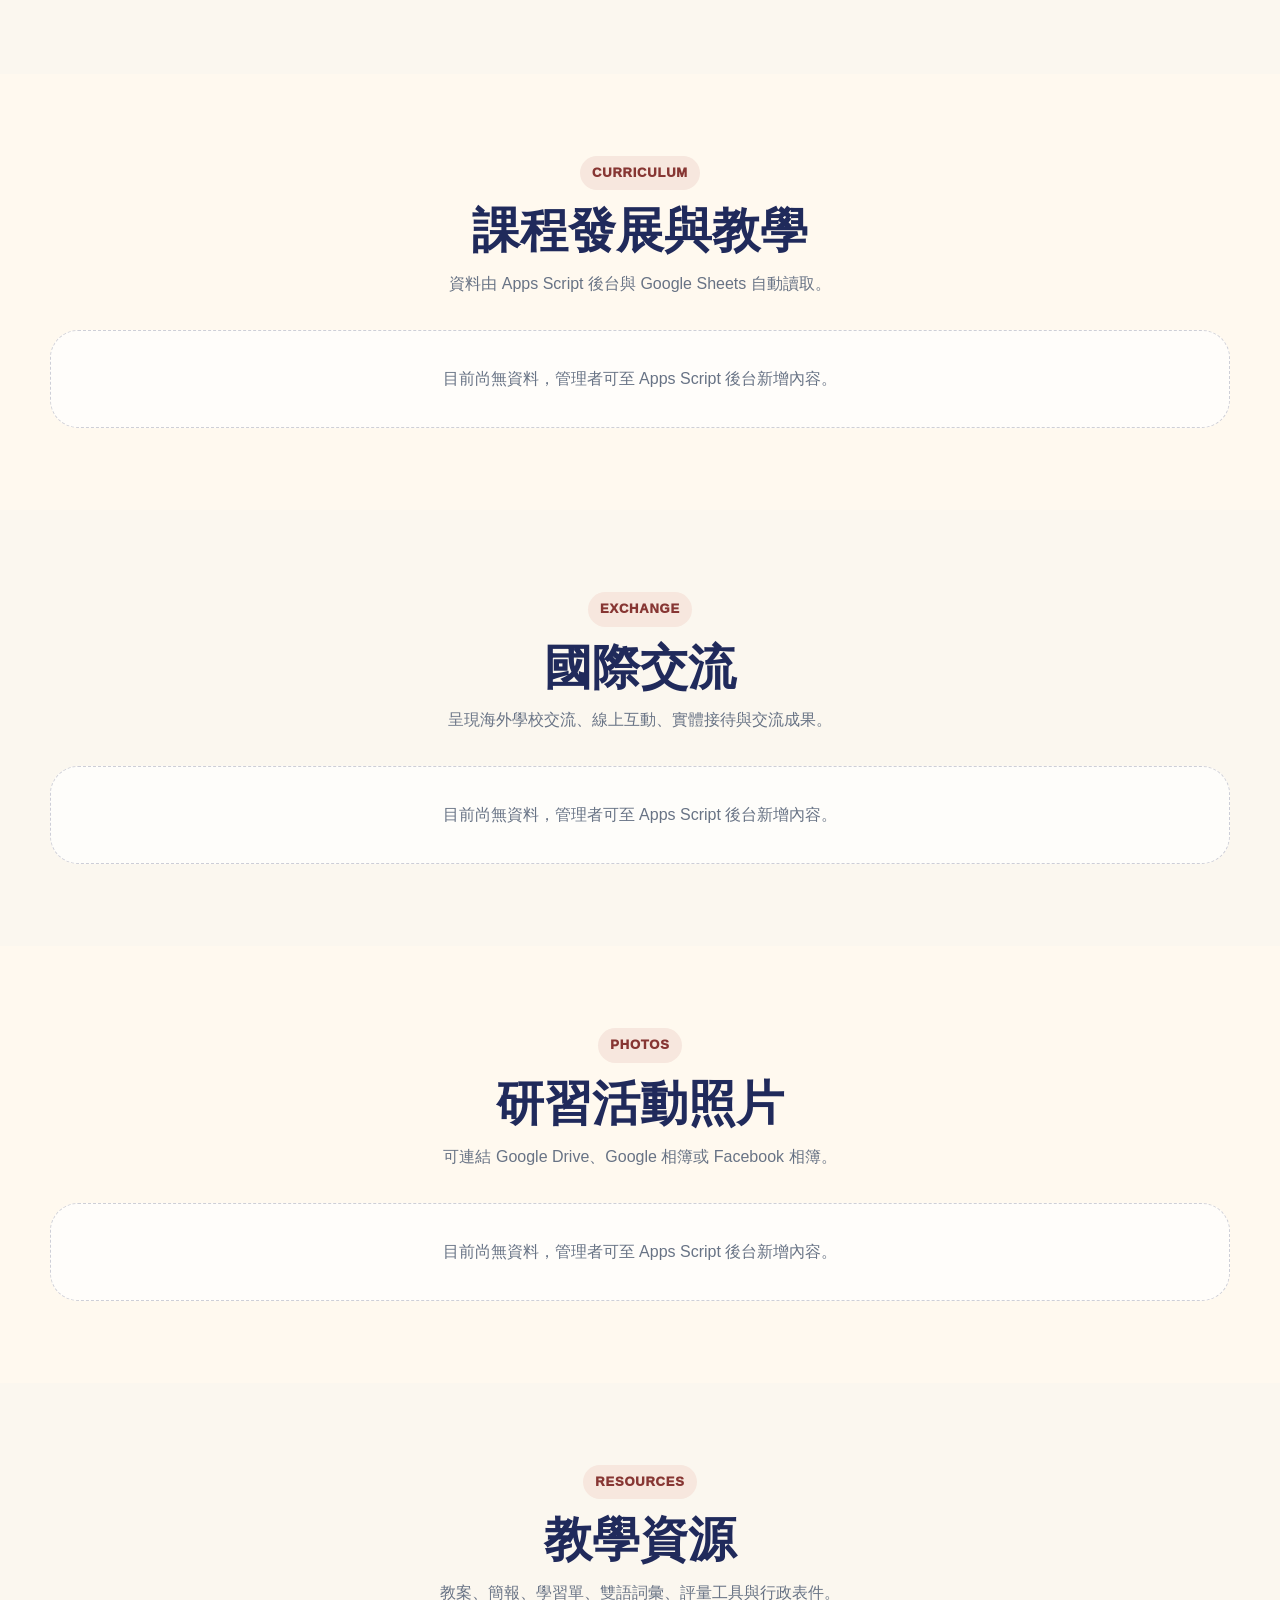
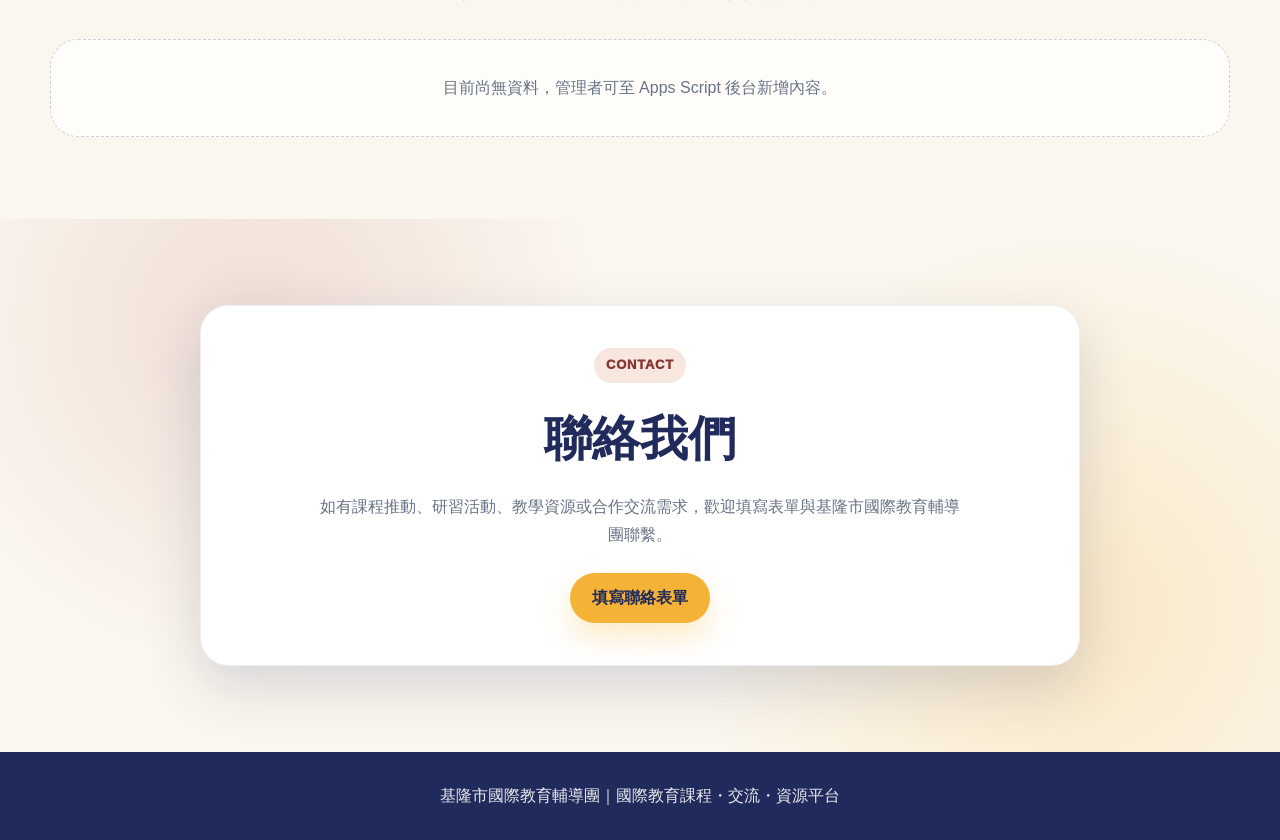
==== commit e53aeeb6: "Update index.html" ====
--- a/index.html
+++ b/index.html
@@ -650,7 +650,7 @@
       .quick-links { margin-top: -44px; }
       .hero-actions { flex-direction: column; }
       .btn { width: 100%; }
-      .intro-card, .contact-card { padding: 28px; }
+      .intro-card, .contact-card, .identity-card, .uniform-card { padding: 28px; }
     }
   </style>
 </head>
@@ -672,7 +672,7 @@
         <a href="#exchange" data-i18n="navExchange">國際交流</a>
         <a href="#photos" data-i18n="navPhotos">活動照片</a>
         <a href="#resources" data-i18n="navResources">教學資源</a>
-        <a href="#contact" data-i18n="navContact">聯絡我們</a>
+        <a href="contact.html" data-i18n="navContact">聯絡我們</a>
       </nav>
 
       <div class="language-switcher" aria-label="語言選擇">
@@ -751,7 +751,7 @@
         <p data-i18n="quickResourcesText">教案、簡報、學習單、雙語詞彙與行政表件。</p>
       </a>
 
-      <a class="quick-card" href="#contact">
+      <a class="quick-card" href="contact.html">
         <span class="quick-icon">✉️</span>
         <h2 data-i18n="quickContactTitle">聯絡我們</h2>
         <p data-i18n="quickContactText">活動詢問、需求回饋、資源申請與合作聯繫。</p>
@@ -835,234 +835,277 @@
   </footer>
 
   <script>
-    window.APPS_SCRIPT_API = "https://script.google.com/macros/s/AKfycbzJKg6pT_KfhFqf8fslZYU3Mf9YC8v-_74TuYJTuKOxyKCIivmsBcjVQk1FJxyVlsWsmw/exec";
-
-    const i18n = {
-      zh: {
-        brandTitle:"基隆市國際教育輔導團", brandSub:"國際教育課程・交流・資源平台",
-        navWorkshops:"最新研習", navCurriculum:"課程發展", navExchange:"國際交流", navPhotos:"活動照片", navResources:"教學資源", navContact:"聯絡我們",
-        eyebrow:"連結世界・深耕課程・成就全球公民", heroTitle:"基隆市國際教育輔導團", heroSub:"從基隆出發，讓世界走進教室",
-        heroLead:"推動國際教育課程發展、教師專業增能與國際交流互動，讓學生從在地出發，培養跨文化溝通力與全球公民素養。",
-        heroBtn1:"查看最新研習活動", heroBtn2:"查看國際交流成果",
-        quickWorkshopTitle:"最新研習活動", quickWorkshopText:"教師增能、工作坊、公開授課與國際教育研習資訊。",
-        quickCurriculumTitle:"課程發展與教學", quickCurriculumText:"國際教育課程、SDGs、雙語教學與跨領域共備。",
-        quickExchangeTitle:"國際交流", quickExchangeText:"線上交流、實體接待、海外參訪與學生文化分享。",
-        quickPhotosTitle:"研習活動照片", quickPhotosText:"教師研習、工作坊、公開授課與成果發表照片。",
-        quickResourcesTitle:"教學資源", quickResourcesText:"教案、簡報、學習單、雙語詞彙與行政表件。",
-        quickContactTitle:"聯絡我們", quickContactText:"活動詢問、需求回饋、資源申請與合作聯繫。",
-        aboutKicker:"關於我們", aboutTitle:"以課程為核心，讓世界走進教室", aboutText:"本網站彙整基隆市國際教育推動成果，包含最新研習、課程設計、國際交流、研習活動、照片紀錄與教學資源，協助教師快速取得可運用的教材與行政資料。",
-        statWorkshops:"研習活動", statCourses:"課程資料", statExchanges:"交流紀錄", statAlbums:"活動相簿",
-        workshopKicker:"Workshops", workshopTitle:"最新研習活動", workshopText:"提供國際教育教師增能、工作坊、公開授課與研習報名資訊。",
-        curriculumKicker:"Curriculum", curriculumTitle:"課程發展與教學", curriculumText:"資料由 Apps Script 後台與 Google Sheets 自動讀取。",
-        exchangeKicker:"Exchange", exchangeTitle:"國際交流", exchangeText:"呈現海外學校交流、線上互動、實體接待與交流成果。",
-        photosKicker:"Photos", photosTitle:"研習活動照片", photosText:"可連結 Google Drive、Google 相簿或 Facebook 相簿。",
-        resourcesKicker:"Resources", resourcesTitle:"教學資源", resourcesText:"教案、簡報、學習單、雙語詞彙、評量工具與行政表件。",
-        contactKicker:"Contact", contactTitle:"聯絡我們", contactText:"如有課程推動、研習活動、教學資源或合作交流需求，歡迎填寫表單與基隆市國際教育輔導團聯繫。",
-        contactBtn:"填寫聯絡表單", footerText:"基隆市國際教育輔導團｜國際教育課程・交流・資源平台",
-        emptyText:"目前尚無資料，管理者可至 Apps Script 後台新增內容。", dateLabel:"日期", locationLabel:"地點", speakerLabel:"講師",
-        linkFacebook:"查看 FB 相簿", linkGooglePhotos:"查看 Google 相簿", linkDrive:"查看雲端資料", linkYoutube:"觀看影片", linkSlides:"查看成果簡報", linkForm:"填寫表單", latestAlbumKicker:"最新更新相簿", linkDefault:"查看內容"
-      },
-      en: {
-        brandTitle:"Keelung International Education Advisory Group", brandSub:"Curriculum・Exchange・Resources",
-        navWorkshops:"Workshops", navCurriculum:"Curriculum", navExchange:"Exchange", navPhotos:"Photos", navResources:"Resources", navContact:"Contact",
-        eyebrow:"Connecting Classrooms, Inspiring Global Citizens", heroTitle:"Keelung International Education Advisory Group", heroSub:"Bringing the World into Classrooms from Keelung",
-        heroLead:"We promote international education curriculum development, teacher professional growth, and global exchange, helping students build intercultural communication skills and global citizenship.",
-        heroBtn1:"Latest Workshops", heroBtn2:"International Exchange",
-        quickWorkshopTitle:"Latest Workshops", quickWorkshopText:"Professional development, workshops, open classes, and international education seminars.",
-        quickCurriculumTitle:"Curriculum & Teaching", quickCurriculumText:"International education curriculum, SDGs, bilingual teaching, and interdisciplinary collaboration.",
-        quickExchangeTitle:"International Exchange", quickExchangeText:"Online exchanges, school visits, overseas learning, and student cultural sharing.",
-        quickPhotosTitle:"Workshop Photos", quickPhotosText:"Photos from teacher workshops, open classes, seminars, and showcases.",
-        quickResourcesTitle:"Teaching Resources", quickResourcesText:"Lesson plans, slides, worksheets, bilingual vocabulary, and administrative templates.",
-        quickContactTitle:"Contact Us", quickContactText:"Inquiries, feedback, resource requests, and collaboration opportunities.",
-        aboutKicker:"About", aboutTitle:"Bringing the World into Classrooms through Curriculum", aboutText:"This website presents Keelung City's international education achievements, including workshops, curriculum design, international exchange, activity records, photos, and teaching resources.",
-        statWorkshops:"Workshops", statCourses:"Curriculum", statExchanges:"Exchange Records", statAlbums:"Activity Albums",
-        workshopKicker:"Workshops", workshopTitle:"Latest Workshops", workshopText:"Professional development, workshops, open classes, and registration information for international education.",
-        curriculumKicker:"Curriculum", curriculumTitle:"Curriculum Development & Teaching", curriculumText:"Data is automatically loaded from the Apps Script admin panel and Google Sheets.",
-        exchangeKicker:"Exchange", exchangeTitle:"International Exchange", exchangeText:"Showcasing overseas school partnerships, online interaction, school visits, and exchange outcomes.",
-        photosKicker:"Photos", photosTitle:"Workshop & Activity Photos", photosText:"Links can connect to Google Drive, Google Photos, or Facebook albums.",
-        resourcesKicker:"Resources", resourcesTitle:"Teaching Resources", resourcesText:"Lesson plans, slides, worksheets, bilingual vocabulary, assessment tools, and administrative templates.",
-        contactKicker:"Contact", contactTitle:"Contact Us", contactText:"For curriculum support, workshops, teaching resources, or collaboration opportunities, please contact us through the form below.",
-        contactBtn:"Contact Us", footerText:"Keelung International Education Advisory Group｜Curriculum・Exchange・Resources",
-        emptyText:"No data yet. Administrators can add content through the Apps Script admin panel.", dateLabel:"Date", locationLabel:"Location", speakerLabel:"Speaker",
-        linkFacebook:"View Facebook Album", linkGooglePhotos:"View Google Photos", linkDrive:"View Drive Files", linkYoutube:"Watch Video", linkSlides:"View Slides", linkForm:"Fill in Form", latestAlbumKicker:"Latest Album", linkDefault:"View More"
-      },
-      ja: {
-        brandTitle:"基隆市国際教育アドバイザリーグループ", brandSub:"国際教育カリキュラム・交流・リソース",
-        navWorkshops:"最新研修", navCurriculum:"カリキュラム", navExchange:"国際交流", navPhotos:"写真", navResources:"教材", navContact:"お問い合わせ",
-        eyebrow:"世界とつながり、カリキュラムを深め、グローバル市民を育てる", heroTitle:"基隆市国際教育アドバイザリーグループ", heroSub:"基隆から世界を教室へ",
-        heroLead:"国際教育のカリキュラム開発、教員の専門性向上、国際交流を推進し、生徒の異文化コミュニケーション能力とグローバル市民性を育成します。",
-        heroBtn1:"最新研修を見る", heroBtn2:"国際交流を見る",
-        quickWorkshopTitle:"最新研修活動", quickWorkshopText:"教員研修、ワークショップ、公開授業、国際教育研修情報。",
-        quickCurriculumTitle:"カリキュラム開発と授業", quickCurriculumText:"国際教育、SDGs、バイリンガル教育、教科横断の共同準備。",
-        quickExchangeTitle:"国際交流", quickExchangeText:"オンライン交流、学校訪問、海外学習、生徒の文化交流。",
-        quickPhotosTitle:"研修活動写真", quickPhotosText:"教員研修、ワークショップ、公開授業、成果発表の写真。",
-        quickResourcesTitle:"教材リソース", quickResourcesText:"指導案、スライド、ワークシート、バイリンガル語彙、行政書式。",
-        quickContactTitle:"お問い合わせ", quickContactText:"活動のお問い合わせ、意見、資料申請、協力連絡。",
-        aboutKicker:"概要", aboutTitle:"カリキュラムを中心に、世界を教室へ", aboutText:"本サイトは、基隆市の国際教育推進成果をまとめ、最新研修、カリキュラム設計、国際交流、活動記録、写真、教材リソースを提供します。",
-        statWorkshops:"研修活動", statCourses:"カリキュラム", statExchanges:"交流記録", statAlbums:"活動アルバム",
-        workshopKicker:"Workshops", workshopTitle:"最新研修活動", workshopText:"国際教育に関する教員研修、ワークショップ、公開授業、申込情報を掲載します。",
-        curriculumKicker:"Curriculum", curriculumTitle:"カリキュラム開発と授業", curriculumText:"Apps Script 管理画面と Google Sheets から自動的に読み込まれます。",
-        exchangeKicker:"Exchange", exchangeTitle:"国際交流", exchangeText:"海外校との交流、オンライン交流、学校訪問、交流成果を紹介します。",
-        photosKicker:"Photos", photosTitle:"研修・活動写真", photosText:"Google Drive、Google フォト、Facebook アルバムにリンクできます。",
-        resourcesKicker:"Resources", resourcesTitle:"教材リソース", resourcesText:"指導案、スライド、ワークシート、バイリンガル語彙、評価ツール、行政書式。",
-        contactKicker:"Contact", contactTitle:"お問い合わせ", contactText:"カリキュラム支援、研修、教材、国際交流の協力については、下記フォームよりご連絡ください。",
-        contactBtn:"お問い合わせフォーム", footerText:"基隆市国際教育アドバイザリーグループ｜カリキュラム・交流・リソース",
-        emptyText:"現在、資料はありません。管理者は Apps Script の管理画面から追加できます。", dateLabel:"日付", locationLabel:"場所", speakerLabel:"講師",
-        linkFacebook:"Facebook アルバムを見る", linkGooglePhotos:"Google フォトを見る", linkDrive:"Drive 資料を見る", linkYoutube:"動画を見る", linkSlides:"スライドを見る", linkForm:"フォームに記入", latestAlbumKicker:"最新アルバム", linkDefault:"詳細を見る"
+  window.APPS_SCRIPT_API = "https://script.google.com/macros/s/AKfycbzJKg6pT_KfhFqf8fslZYU3Mf9YC8v-_74TuYJTuKOxyKCIivmsBcjVQk1FJxyVlsWsmw/exec";
+
+  const i18n = {
+    zh: {
+      brandTitle:"基隆市國際教育輔導團", brandSub:"國際教育課程・交流・資源平台",
+      navWorkshops:"最新研習", navCurriculum:"課程發展", navExchange:"國際交流", navPhotos:"活動照片", navResources:"教學資源", navContact:"聯絡我們",
+      eyebrow:"連結世界・深耕課程・成就全球公民", heroTitle:"基隆市國際教育輔導團", heroSub:"從基隆出發，讓世界走進教室",
+      heroLead:"推動國際教育課程發展、教師專業增能與國際交流互動，讓學生從在地出發，培養跨文化溝通力與全球公民素養。",
+      heroBtn1:"查看最新研習活動", heroBtn2:"查看國際交流成果",
+      quickWorkshopTitle:"最新研習活動", quickWorkshopText:"教師增能、工作坊、公開授課與國際教育研習資訊。",
+      quickCurriculumTitle:"課程發展與教學", quickCurriculumText:"國際教育課程、SDGs、雙語教學與跨領域共備。",
+      quickExchangeTitle:"國際交流", quickExchangeText:"線上交流、實體接待、海外參訪與學生文化分享。",
+      quickPhotosTitle:"研習活動照片", quickPhotosText:"教師研習、工作坊、公開授課與成果發表照片。",
+      quickResourcesTitle:"教學資源", quickResourcesText:"教案、簡報、學習單、雙語詞彙與行政表件。",
+      quickContactTitle:"聯絡我們", quickContactText:"活動詢問、需求回饋、資源申請與合作聯繫。",
+      aboutKicker:"關於我們", aboutTitle:"以課程為核心，讓世界走進教室", aboutText:"本網站彙整基隆市國際教育推動成果，包含最新研習、課程設計、國際交流、研習活動、照片紀錄與教學資源，協助教師快速取得可運用的教材與行政資料。",
+      statWorkshops:"研習活動", statCourses:"課程資料", statExchanges:"交流紀錄", statAlbums:"活動相簿",
+      workshopKicker:"Workshops", workshopTitle:"最新研習活動", workshopText:"提供國際教育教師增能、工作坊、公開授課與研習報名資訊。",
+      curriculumKicker:"Curriculum", curriculumTitle:"課程發展與教學", curriculumText:"資料由 Apps Script 後台與 Google Sheets 自動讀取。",
+      exchangeKicker:"Exchange", exchangeTitle:"國際交流", exchangeText:"呈現海外學校交流、線上互動、實體接待與交流成果。",
+      photosKicker:"Photos", photosTitle:"研習活動照片", photosText:"可連結 Google Drive、Google 相簿或 Facebook 相簿。",
+      resourcesKicker:"Resources", resourcesTitle:"教學資源", resourcesText:"教案、簡報、學習單、雙語詞彙、評量工具與行政表件。",
+      contactKicker:"Contact", contactTitle:"聯絡我們", contactText:"如有課程推動、研習活動、教學資源或合作交流需求，歡迎填寫表單與基隆市國際教育輔導團聯繫。",
+      contactBtn:"填寫聯絡表單", footerText:"基隆市國際教育輔導團｜國際教育課程・交流・資源平台",
+      emptyText:"目前尚無資料，管理者可至 Apps Script 後台新增內容。", dateLabel:"日期", locationLabel:"地點", speakerLabel:"講師",
+      linkFacebook:"查看 FB 相簿", linkGooglePhotos:"查看 Google 相簿", linkDrive:"查看雲端資料", linkYoutube:"觀看影片", linkSlides:"查看成果簡報", linkForm:"填寫表單", latestAlbumKicker:"最新更新相簿", linkDefault:"查看內容"
+    },
+    en: {
+      brandTitle:"Keelung International Education Advisory Group", brandSub:"Curriculum・Exchange・Resources",
+      navWorkshops:"Workshops", navCurriculum:"Curriculum", navExchange:"Exchange", navPhotos:"Photos", navResources:"Resources", navContact:"Contact",
+      eyebrow:"Connecting Classrooms, Inspiring Global Citizens", heroTitle:"Keelung International Education Advisory Group", heroSub:"Bringing the World into Classrooms from Keelung",
+      heroLead:"We promote international education curriculum development, teacher professional growth, and global exchange, helping students build intercultural communication skills and global citizenship.",
+      heroBtn1:"Latest Workshops", heroBtn2:"International Exchange",
+      quickWorkshopTitle:"Latest Workshops", quickWorkshopText:"Professional development, workshops, open classes, and international education seminars.",
+      quickCurriculumTitle:"Curriculum & Teaching", quickCurriculumText:"International education curriculum, SDGs, bilingual teaching, and interdisciplinary collaboration.",
+      quickExchangeTitle:"International Exchange", quickExchangeText:"Online exchanges, school visits, overseas learning, and student cultural sharing.",
+      quickPhotosTitle:"Workshop Photos", quickPhotosText:"Photos from teacher workshops, open classes, seminars, and showcases.",
+      quickResourcesTitle:"Teaching Resources", quickResourcesText:"Lesson plans, slides, worksheets, bilingual vocabulary, and administrative templates.",
+      quickContactTitle:"Contact Us", quickContactText:"Inquiries, feedback, resource requests, and collaboration opportunities.",
+      aboutKicker:"About", aboutTitle:"Bringing the World into Classrooms through Curriculum", aboutText:"This website presents Keelung City's international education achievements, including workshops, curriculum design, international exchange, activity records, photos, and teaching resources.",
+      statWorkshops:"Workshops", statCourses:"Curriculum", statExchanges:"Exchange Records", statAlbums:"Activity Albums",
+      workshopKicker:"Workshops", workshopTitle:"Latest Workshops", workshopText:"Professional development, workshops, open classes, and registration information for international education.",
+      curriculumKicker:"Curriculum", curriculumTitle:"Curriculum Development & Teaching", curriculumText:"Data is automatically loaded from the Apps Script admin panel and Google Sheets.",
+      exchangeKicker:"Exchange", exchangeTitle:"International Exchange", exchangeText:"Showcasing overseas school partnerships, online interaction, school visits, and exchange outcomes.",
+      photosKicker:"Photos", photosTitle:"Workshop & Activity Photos", photosText:"Links can connect to Google Drive, Google Photos, or Facebook albums.",
+      resourcesKicker:"Resources", resourcesTitle:"Teaching Resources", resourcesText:"Lesson plans, slides, worksheets, bilingual vocabulary, assessment tools, and administrative templates.",
+      contactKicker:"Contact", contactTitle:"Contact Us", contactText:"For curriculum support, workshops, teaching resources, or collaboration opportunities, please contact us through the form below.",
+      contactBtn:"Contact Us", footerText:"Keelung International Education Advisory Group｜Curriculum・Exchange・Resources",
+      emptyText:"No data yet. Administrators can add content through the Apps Script admin panel.", dateLabel:"Date", locationLabel:"Location", speakerLabel:"Speaker",
+      linkFacebook:"View Facebook Album", linkGooglePhotos:"View Google Photos", linkDrive:"View Drive Files", linkYoutube:"Watch Video", linkSlides:"View Slides", linkForm:"Fill in Form", latestAlbumKicker:"Latest Album", linkDefault:"View More"
+    },
+    ja: {
+      brandTitle:"基隆市国際教育アドバイザリーグループ", brandSub:"国際教育カリキュラム・交流・リソース",
+      navWorkshops:"最新研修", navCurriculum:"カリキュラム", navExchange:"国際交流", navPhotos:"写真", navResources:"教材", navContact:"お問い合わせ",
+      eyebrow:"世界とつながり、カリキュラムを深め、グローバル市民を育てる", heroTitle:"基隆市国際教育アドバイザリーグループ", heroSub:"基隆から世界を教室へ",
+      heroLead:"国際教育のカリキュラム開発、教員の専門性向上、国際交流を推進し、生徒の異文化コミュニケーション能力とグローバル市民性を育成します。",
+      heroBtn1:"最新研修を見る", heroBtn2:"国際交流を見る",
+      quickWorkshopTitle:"最新研修活動", quickWorkshopText:"教員研修、ワークショップ、公開授業、国際教育研修情報。",
+      quickCurriculumTitle:"カリキュラム開発と授業", quickCurriculumText:"国際教育、SDGs、バイリンガル教育、教科横断の共同準備。",
+      quickExchangeTitle:"国際交流", quickExchangeText:"オンライン交流、学校訪問、海外学習、生徒の文化交流。",
+      quickPhotosTitle:"研修活動写真", quickPhotosText:"教員研修、ワークショップ、公開授業、成果発表の写真。",
+      quickResourcesTitle:"教材リソース", quickResourcesText:"指導案、スライド、ワークシート、バイリンガル語彙、行政書式。",
+      quickContactTitle:"お問い合わせ", quickContactText:"活動のお問い合わせ、意見、資料申請、協力連絡。",
+      aboutKicker:"概要", aboutTitle:"カリキュラムを中心に、世界を教室へ", aboutText:"本サイトは、基隆市の国際教育推進成果をまとめ、最新研修、カリキュラム設計、国際交流、活動記録、写真、教材リソースを提供します。",
+      statWorkshops:"研修活動", statCourses:"カリキュラム", statExchanges:"交流記録", statAlbums:"活動アルバム",
+      workshopKicker:"Workshops", workshopTitle:"最新研修活動", workshopText:"国際教育に関する教員研修、ワークショップ、公開授業、申込情報を掲載します。",
+      curriculumKicker:"Curriculum", curriculumTitle:"カリキュラム開発と授業", curriculumText:"Apps Script 管理画面と Google Sheets から自動的に読み込まれます。",
+      exchangeKicker:"Exchange", exchangeTitle:"国際交流", exchangeText:"海外校との交流、オンライン交流、学校訪問、交流成果を紹介します。",
+      photosKicker:"Photos", photosTitle:"研修・活動写真", photosText:"Google Drive、Google フォト、Facebook アルバムにリンクできます。",
+      resourcesKicker:"Resources", resourcesTitle:"教材リソース", resourcesText:"指導案、スライド、ワークシート、バイリンガル語彙、評価ツール、行政書式。",
+      contactKicker:"Contact", contactTitle:"お問い合わせ", contactText:"カリキュラム支援、研修、教材、国際交流の協力については、下記フォームよりご連絡ください。",
+      contactBtn:"お問い合わせフォーム", footerText:"基隆市国際教育アドバイザリーグループ｜カリキュラム・交流・リソース",
+      emptyText:"現在、資料はありません。管理者は Apps Script の管理画面から追加できます。", dateLabel:"日付", locationLabel:"場所", speakerLabel:"講師",
+      linkFacebook:"Facebook アルバムを見る", linkGooglePhotos:"Google フォトを見る", linkDrive:"Drive 資料を見る", linkYoutube:"動画を見る", linkSlides:"スライドを見る", linkForm:"フォームに記入", latestAlbumKicker:"最新アルバム", linkDefault:"詳細を見る"
+    }
+  };
+
+  let currentLang = "zh";
+
+  const emptyData = {
+    workshops: [],
+    courses: [],
+    exchanges: [],
+    albums: [],
+    resources: [],
+    settings: {
+      contactFormUrl: "#"
+    }
+  };
+
+  let latestData = emptyData;
+
+  function applyLanguage(lang) {
+    currentLang = lang;
+    document.documentElement.lang = lang === "zh" ? "zh-Hant" : lang;
+
+    document.querySelectorAll("[data-i18n]").forEach(function(element) {
+      const key = element.getAttribute("data-i18n");
+      if (i18n[lang] && i18n[lang][key]) {
+        element.textContent = i18n[lang][key];
       }
+    });
+
+    document.querySelectorAll(".language-switcher button").forEach(function(button) {
+      button.classList.toggle("active", button.dataset.lang === lang);
+    });
+
+    renderSite(latestData);
+  }
+
+  function renderCards(elementId, items, type) {
+    const element = document.getElementById(elementId);
+    if (!element) return;
+
+    const safeItems = Array.isArray(items) ? items.filter(Boolean) : [];
+
+    if (!safeItems.length) {
+      element.innerHTML = `<div class="empty">${i18n[currentLang].emptyText}</div>`;
+      return;
+    }
+
+    element.innerHTML = safeItems.map(function(item) {
+      const detailUrl = getDetailUrl(type, item);
+
+      const meta = type === "workshops" ? `
+        <div class="item-meta">
+          ${item.date ? `<span>📅 ${i18n[currentLang].dateLabel}：${escapeHtml(item.date)}</span>` : ""}
+          ${item.location ? `<span>📍 ${i18n[currentLang].locationLabel}：${escapeHtml(item.location)}</span>` : ""}
+          ${item.speaker ? `<span>👤 ${i18n[currentLang].speakerLabel}：${escapeHtml(item.speaker)}</span>` : ""}
+        </div>` : "";
+
+      return `
+        <article class="item">
+          <h3>${escapeHtml(item.title || "")}</h3>
+          ${meta}
+          <p>${escapeHtml(item.description || "")}</p>
+          <a href="${escapeAttribute(detailUrl)}" target="_self" rel="noopener">${i18n[currentLang].linkDefault} →</a>
+        </article>
+      `;
+    }).join("");
+  }
+
+  function getDetailUrl(type, item) {
+    const id = item && item.id ? String(item.id).trim() : "";
+
+    if (!id) {
+      return item && item.url ? item.url : "#";
+    }
+
+    const version = item.updatedAt || item.createdAt || "";
+    const params = new URLSearchParams({
+      type: type,
+      id: id
+    });
+
+    if (version) {
+      params.set("v", String(version));
+    }
+
+    return `detail.html?${params.toString()}`;
+  }
+
+  function escapeHtml(str) {
+    return String(str || "").replace(/[&<>"']/g, function(match) {
+      return {
+        "&": "&amp;",
+        "<": "&lt;",
+        ">": "&gt;",
+        '"': "&quot;",
+        "'": "&#39;"
+      }[match];
+    });
+  }
+
+  function escapeAttribute(str) {
+    return escapeHtml(str).replace(/`/g, "&#96;");
+  }
+
+  function updateCount(id, value) {
+    const element = document.getElementById(id);
+    if (element) {
+      element.textContent = Array.isArray(value) ? value.length : 0;
+    }
+  }
+
+  function updateHeroAlbum(albums) {
+    const safeAlbums = Array.isArray(albums) ? albums.filter(Boolean) : [];
+    const latestAlbum = safeAlbums.length ? safeAlbums[safeAlbums.length - 1] : null;
+
+    const title = document.getElementById("heroAlbumTitle");
+    const desc = document.getElementById("heroAlbumDescription");
+    const link = document.getElementById("heroAlbumLink");
+
+    if (!title || !desc || !link) return;
+
+    if (!latestAlbum) {
+      title.textContent = i18n[currentLang].photosTitle;
+      desc.textContent = i18n[currentLang].photosText;
+      link.href = "#photos";
+      link.textContent = i18n[currentLang].linkDefault + " →";
+      return;
+    }
+
+    title.textContent = latestAlbum.title || i18n[currentLang].photosTitle;
+    desc.textContent = latestAlbum.description || i18n[currentLang].photosText;
+    link.href = latestAlbum.id
+      ? getDetailUrl("albums", latestAlbum)
+      : (latestAlbum.url || "#photos");
+    link.textContent = i18n[currentLang].linkDefault + " →";
+  }
+
+  function renderSite(data) {
+    const siteData = data || emptyData;
+
+    latestData = {
+      settings: siteData.settings || {},
+      workshops: Array.isArray(siteData.workshops) ? siteData.workshops : [],
+      courses: Array.isArray(siteData.courses) ? siteData.courses : [],
+      exchanges: Array.isArray(siteData.exchanges) ? siteData.exchanges : [],
+      albums: Array.isArray(siteData.albums) ? siteData.albums : [],
+      resources: Array.isArray(siteData.resources) ? siteData.resources : []
     };
 
-    let currentLang = "zh";
-
-    const demo = {
-      workshops: [
-        { id:"demo-workshop-1", title:"國際教育課程與實作教師增能研習", description:"從心設計，動手串聯：國際教育的創客設計思考。", date:"115年06月16日（二）13:30-17:30", location:"成功國中國際教育教室", speaker:"基隆市長興國小 羅雅真主任", url:"#"}
-      ],
-      courses: [
-        { id:"demo-course-1", title:"淨零綠生活國際交流課程", description:"結合 SDG 13 與國際交流，引導學生思考氣候行動。", url:"#"}
-      ],
-      exchanges: [
-        { id:"demo-exchange-1", title:"成功國中與大野中學校線上交流", description:"雙方學生自我介紹，討論夢想與未來。", url:"#"}
-      ],
-      albums: [
-        { id:"demo-album-1", title:"國際教育教師增能工作坊 FB 相簿", description:"研習照片與成果紀錄，可連結 Facebook 相簿或 Google 相簿。", url:"https://www.facebook.com/"}
-      ],
-      resources: [
-        { id:"demo-resource-1", title:"國際教育課程設計模板", description:"教案模板、簡報與學習單範本。", url:"#"}
-      ],
-      settings: { contactFormUrl:"#"}
+    renderCards("workshopsList", latestData.workshops, "workshops");
+    renderCards("courses", latestData.courses, "courses");
+    renderCards("exchanges", latestData.exchanges, "exchanges");
+    renderCards("albums", latestData.albums, "albums");
+    renderCards("resourcesList", latestData.resources, "resources");
+
+    updateHeroAlbum(latestData.albums);
+
+    updateCount("countWorkshops", latestData.workshops);
+    updateCount("countCourses", latestData.courses);
+    updateCount("countExchanges", latestData.exchanges);
+    updateCount("countAlbums", latestData.albums);
+
+    const contact = document.getElementById("contactForm");
+    if (contact) {
+      contact.href = latestData.settings && latestData.settings.contactFormUrl
+        ? latestData.settings.contactFormUrl
+        : "#";
+    }
+  }
+
+  window.renderSite = renderSite;
+
+  document.querySelectorAll(".language-switcher button").forEach(function(button) {
+    button.addEventListener("click", function() {
+      applyLanguage(button.dataset.lang);
+    });
+  });
+
+  (function loadData() {
+    const api = window.APPS_SCRIPT_API;
+
+    applyLanguage("zh");
+
+    if (!api || api.includes("PASTE_YOUR")) {
+      renderSite(emptyData);
+      return;
+    }
+
+    const script = document.createElement("script");
+    script.src = `${api}?action=siteData&callback=renderSite`;
+
+    script.onerror = function() {
+      renderSite(emptyData);
     };
 
-    let latestData = demo;
-
-    function applyLanguage(lang) {
-      currentLang = lang;
-      document.documentElement.lang = lang === "zh" ? "zh-Hant" : lang;
-      document.querySelectorAll("[data-i18n]").forEach(function(element) {
-        const key = element.getAttribute("data-i18n");
-        if (i18n[lang] && i18n[lang][key]) element.textContent = i18n[lang][key];
-      });
-      document.querySelectorAll(".language-switcher button").forEach(function(button) {
-        button.classList.toggle("active", button.dataset.lang === lang);
-      });
-      renderSite(latestData);
-    }
-
-    function renderCards(elementId, items, type) {
-      const element = document.getElementById(elementId);
-      const safeItems = Array.isArray(items) ? items.filter(Boolean) : [];
-      if (!safeItems.length) {
-        element.innerHTML = `<div class="empty">${i18n[currentLang].emptyText}</div>`;
-        return;
-      }
-      element.innerHTML = safeItems.map(function(item) {
-        const label = getLinkLabel(item.url);
-        const meta = type === "workshops" ? `
-          <div class="item-meta">
-            ${item.date ? `<span>📅 ${i18n[currentLang].dateLabel}：${escapeHtml(item.date)}</span>` : ""}
-            ${item.location ? `<span>📍 ${i18n[currentLang].locationLabel}：${escapeHtml(item.location)}</span>` : ""}
-            ${item.speaker ? `<span>👤 ${i18n[currentLang].speakerLabel}：${escapeHtml(item.speaker)}</span>` : ""}
-          </div>` : "";
-        return `
-          <article class="item">
-            <h3>${escapeHtml(item.title || "")}</h3>
-            ${meta}
-            <p>${escapeHtml(item.description || "")}</p>
-            <a href="detail.html?type=${encodeURIComponent(type)}&id=${encodeURIComponent(item.id || '')}">${i18n[currentLang].linkDefault} →</a>
-          </article>
-        `;
-      }).join("");
-    }
-
-    function getLinkLabel(url) {
-      const text = String(url || "").toLowerCase();
-      const t = i18n[currentLang];
-      if (text.includes("facebook.com") || text.includes("fb.com")) return t.linkFacebook;
-      if (text.includes("photos.google.com")) return t.linkGooglePhotos;
-      if (text.includes("drive.google.com")) return t.linkDrive;
-      if (text.includes("youtube.com") || text.includes("youtu.be")) return t.linkYoutube;
-      if (text.includes("docs.google.com/presentation")) return t.linkSlides;
-      if (text.includes("docs.google.com/forms")) return t.linkForm;
-      return t.linkDefault;
-    }
-
-    function escapeHtml(str) {
-      return String(str).replace(/[&<>"']/g, function(match) {
-        return {"&":"&amp;","<":"&lt;",">":"&gt;",'"':"&quot;","'":"&#39;"}[match];
-      });
-    }
-
-    function escapeAttribute(str) {
-      return escapeHtml(str).replace(/`/g, "&#96;");
-    }
-
-    function updateCount(id, value) {
-      const element = document.getElementById(id);
-      if (element) element.textContent = Array.isArray(value) ? value.length : 0;
-    }
-
-
-    function updateHeroAlbum(albums) {
-      const safeAlbums = Array.isArray(albums) ? albums.filter(Boolean) : [];
-      const latestAlbum = safeAlbums.length ? safeAlbums[safeAlbums.length - 1] : null;
-
-      const title = document.getElementById("heroAlbumTitle");
-      const desc = document.getElementById("heroAlbumDescription");
-      const link = document.getElementById("heroAlbumLink");
-
-      if (!title || !desc || !link) return;
-
-      if (!latestAlbum) {
-        title.textContent = i18n[currentLang].photosTitle;
-        desc.textContent = i18n[currentLang].photosText;
-        link.href = "#photos";
-        link.textContent = i18n[currentLang].linkDefault + " →";
-        return;
-      }
-
-      title.textContent = latestAlbum.title || i18n[currentLang].photosTitle;
-      desc.textContent = latestAlbum.description || i18n[currentLang].photosText;
-      link.href = latestAlbum.id
-        ? `detail.html?type=albums&id=${encodeURIComponent(latestAlbum.id)}`
-        : (latestAlbum.url || "#photos");
-      link.textContent = i18n[currentLang].linkDefault + " →";
-    }
-
-    function renderSite(data) {
-      const siteData = data || demo;
-      latestData = siteData;
-      renderCards("workshopsList", siteData.workshops, "workshops");
-      renderCards("courses", siteData.courses, "courses");
-      renderCards("exchanges", siteData.exchanges, "exchanges");
-      renderCards("albums", siteData.albums, "albums");
-      renderCards("resourcesList", siteData.resources, "resources");
-      updateHeroAlbum(siteData.albums);
-      updateCount("countWorkshops", siteData.workshops);
-      updateCount("countCourses", siteData.courses);
-      updateCount("countExchanges", siteData.exchanges);
-      updateCount("countAlbums", siteData.albums);
-      const contact = document.getElementById("contactForm");
-      if (contact) contact.href = siteData.settings && siteData.settings.contactFormUrl ? siteData.settings.contactFormUrl : "#";
-    }
-
-    window.renderSite = renderSite;
-
-    document.querySelectorAll(".language-switcher button").forEach(function(button) {
-      button.addEventListener("click", function() { applyLanguage(button.dataset.lang); });
-    });
-
-    (function loadData() {
-      const api = window.APPS_SCRIPT_API;
-      applyLanguage("zh");
-      if (!api || api.includes("PASTE_YOUR")) {
-        renderSite(demo);
-        return;
-      }
-      const script = document.createElement("script");
-      script.src = `${api}?action=siteData&callback=renderSite`;
-      script.onerror = function() { renderSite(demo); };
-      document.body.appendChild(script);
-    })();
-  </script>
+    document.body.appendChild(script);
+  })();
+</script>
 </body>
 </html>
